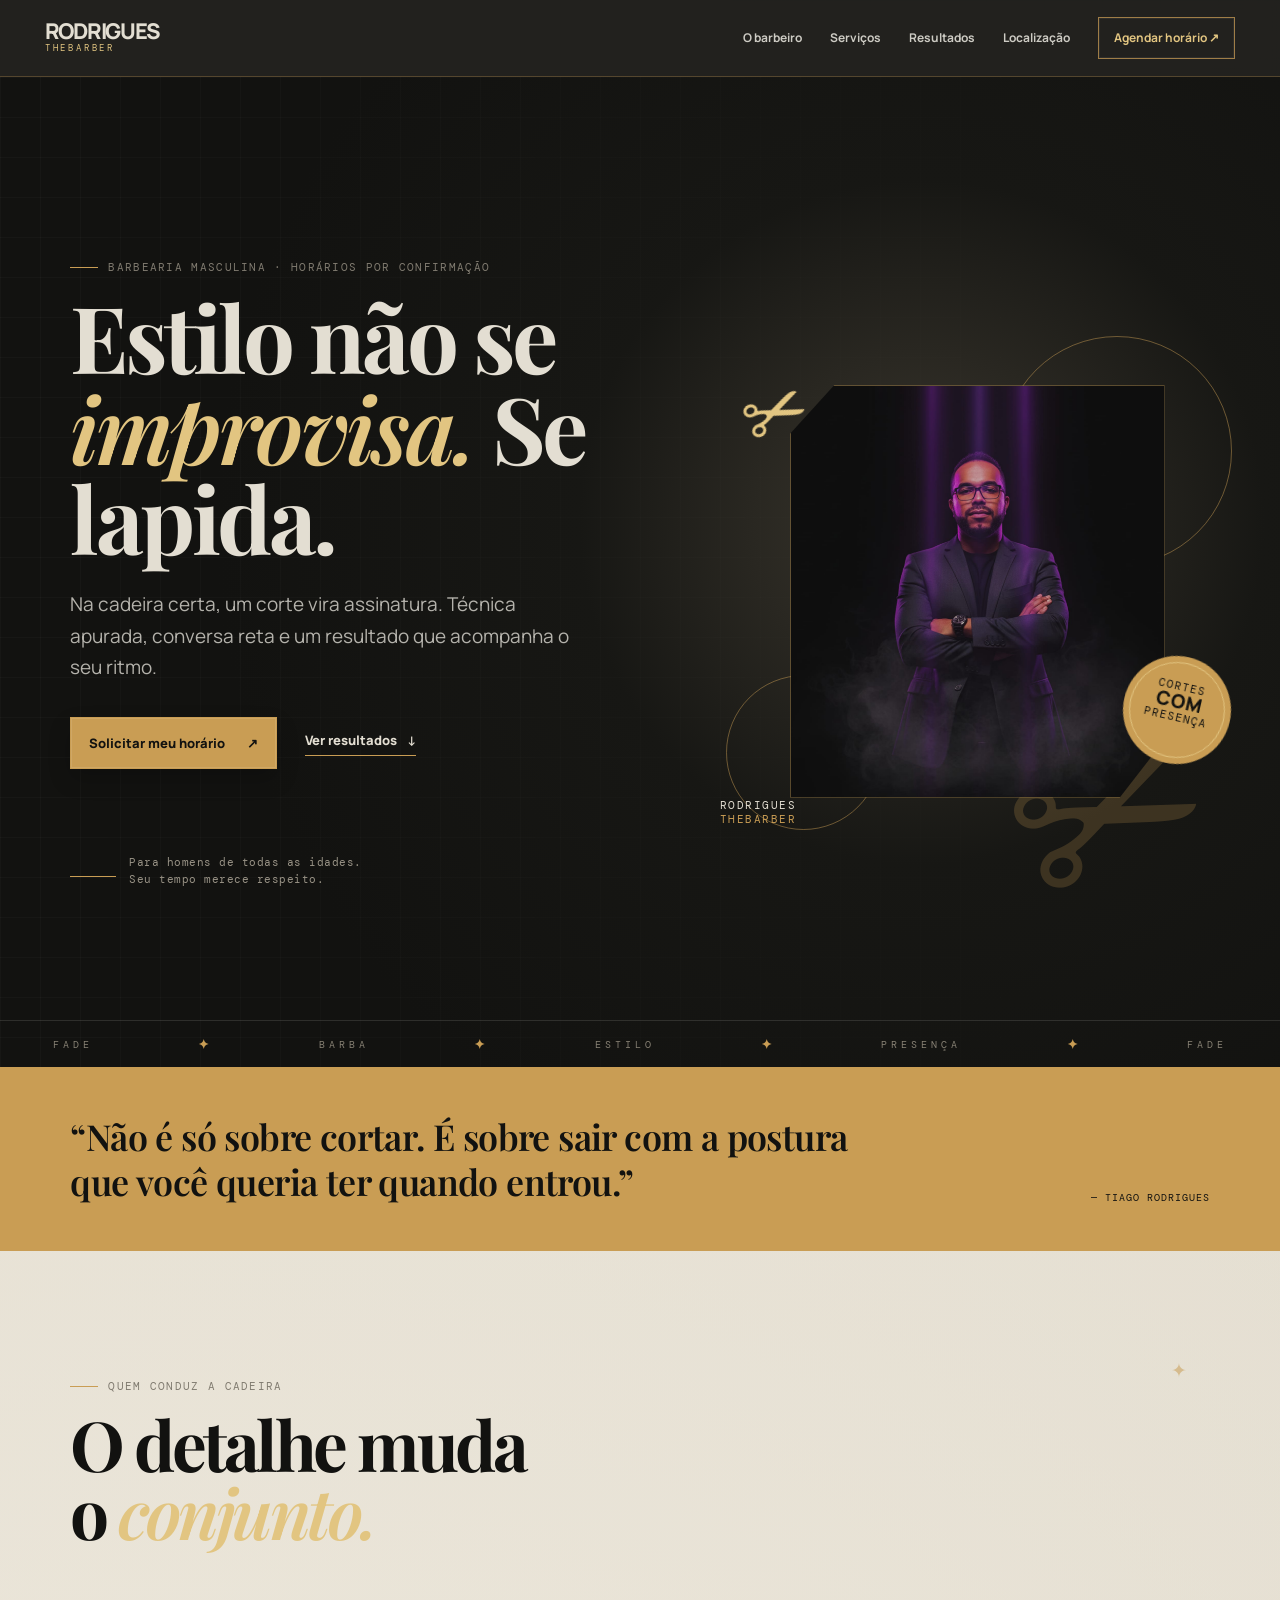
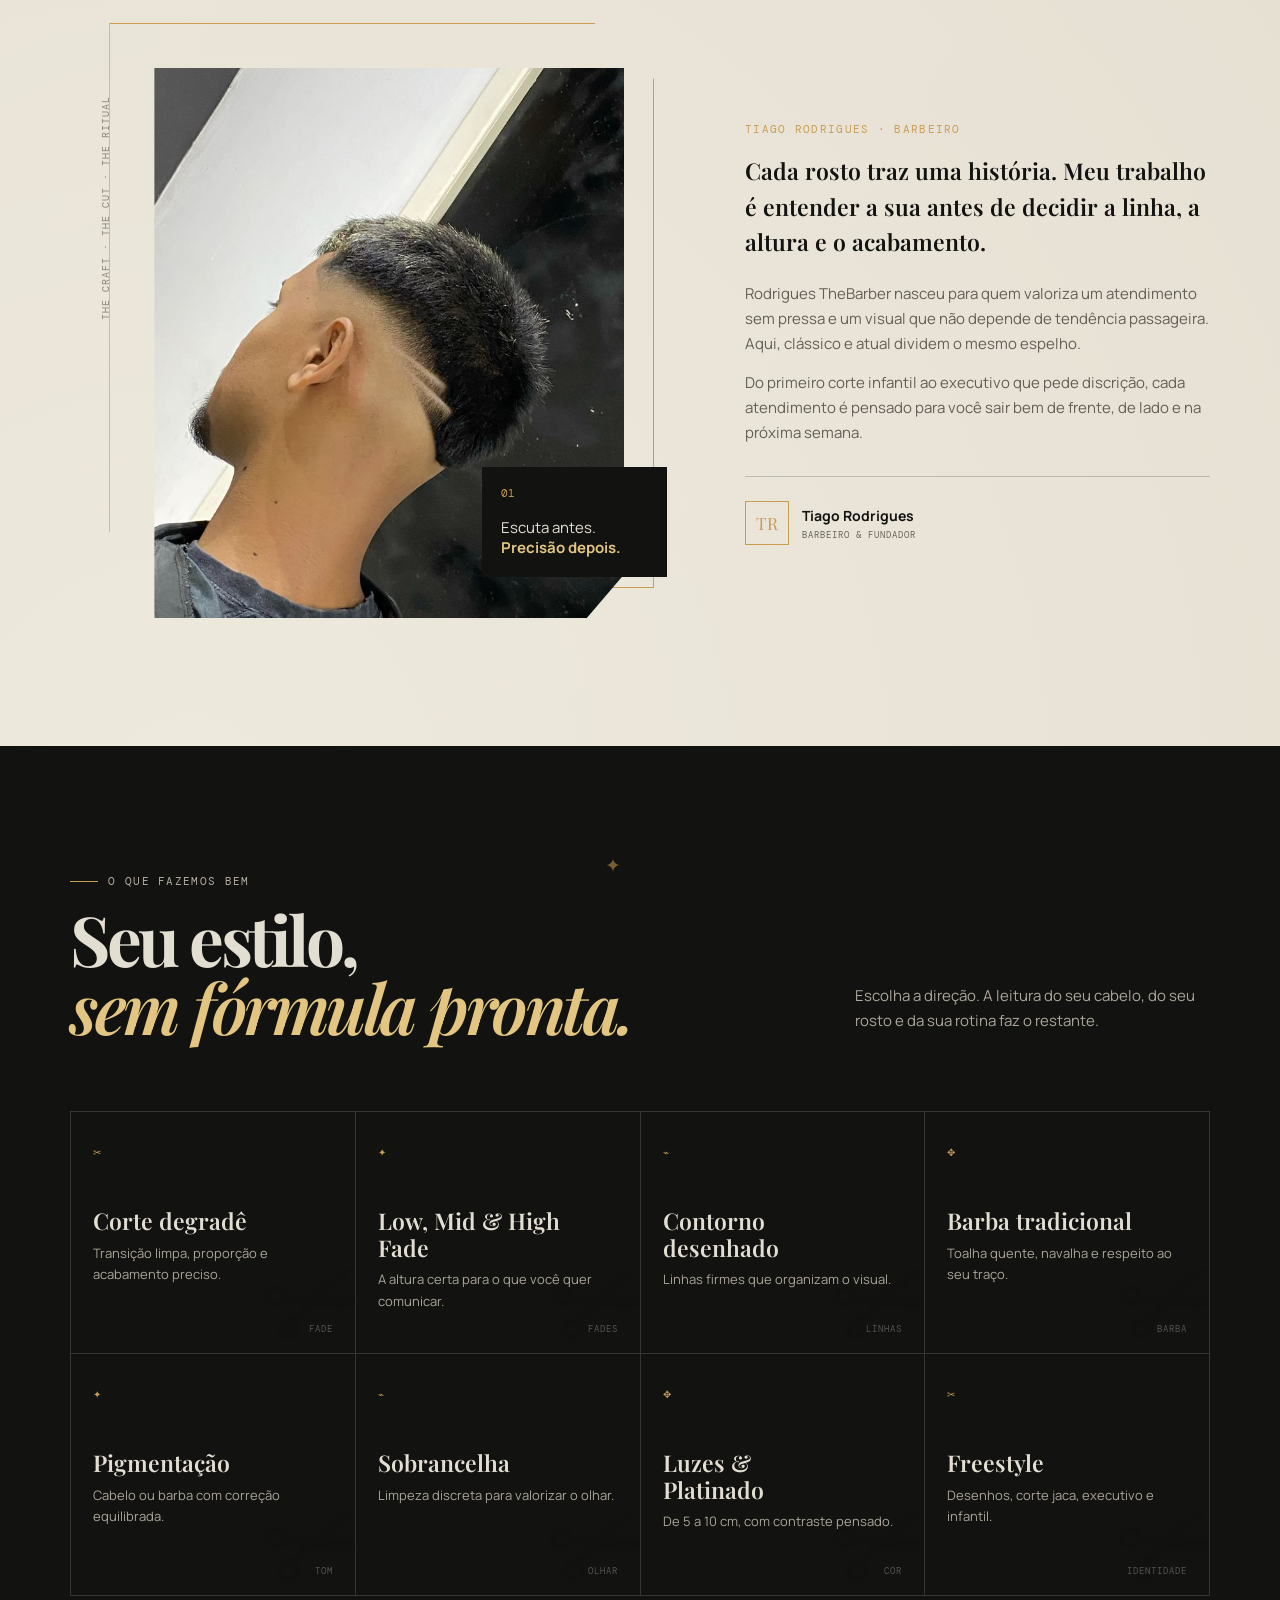
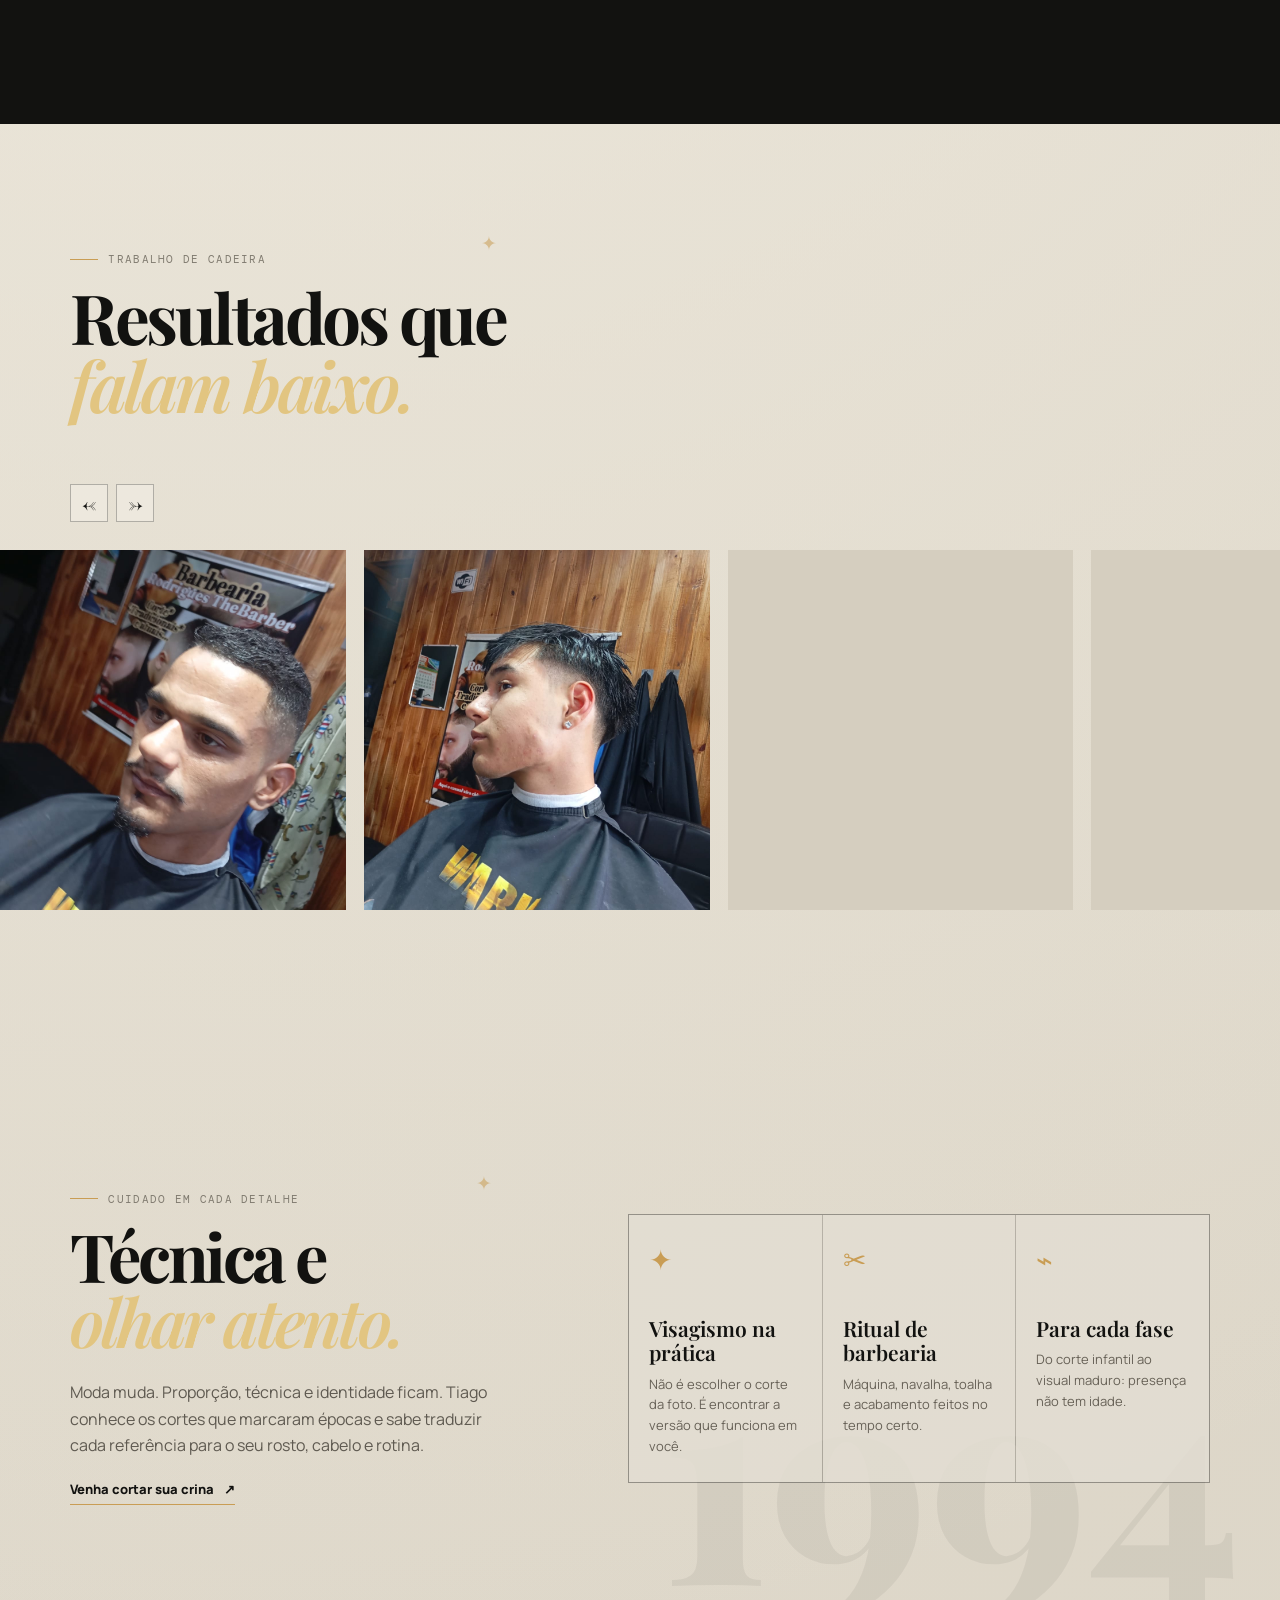
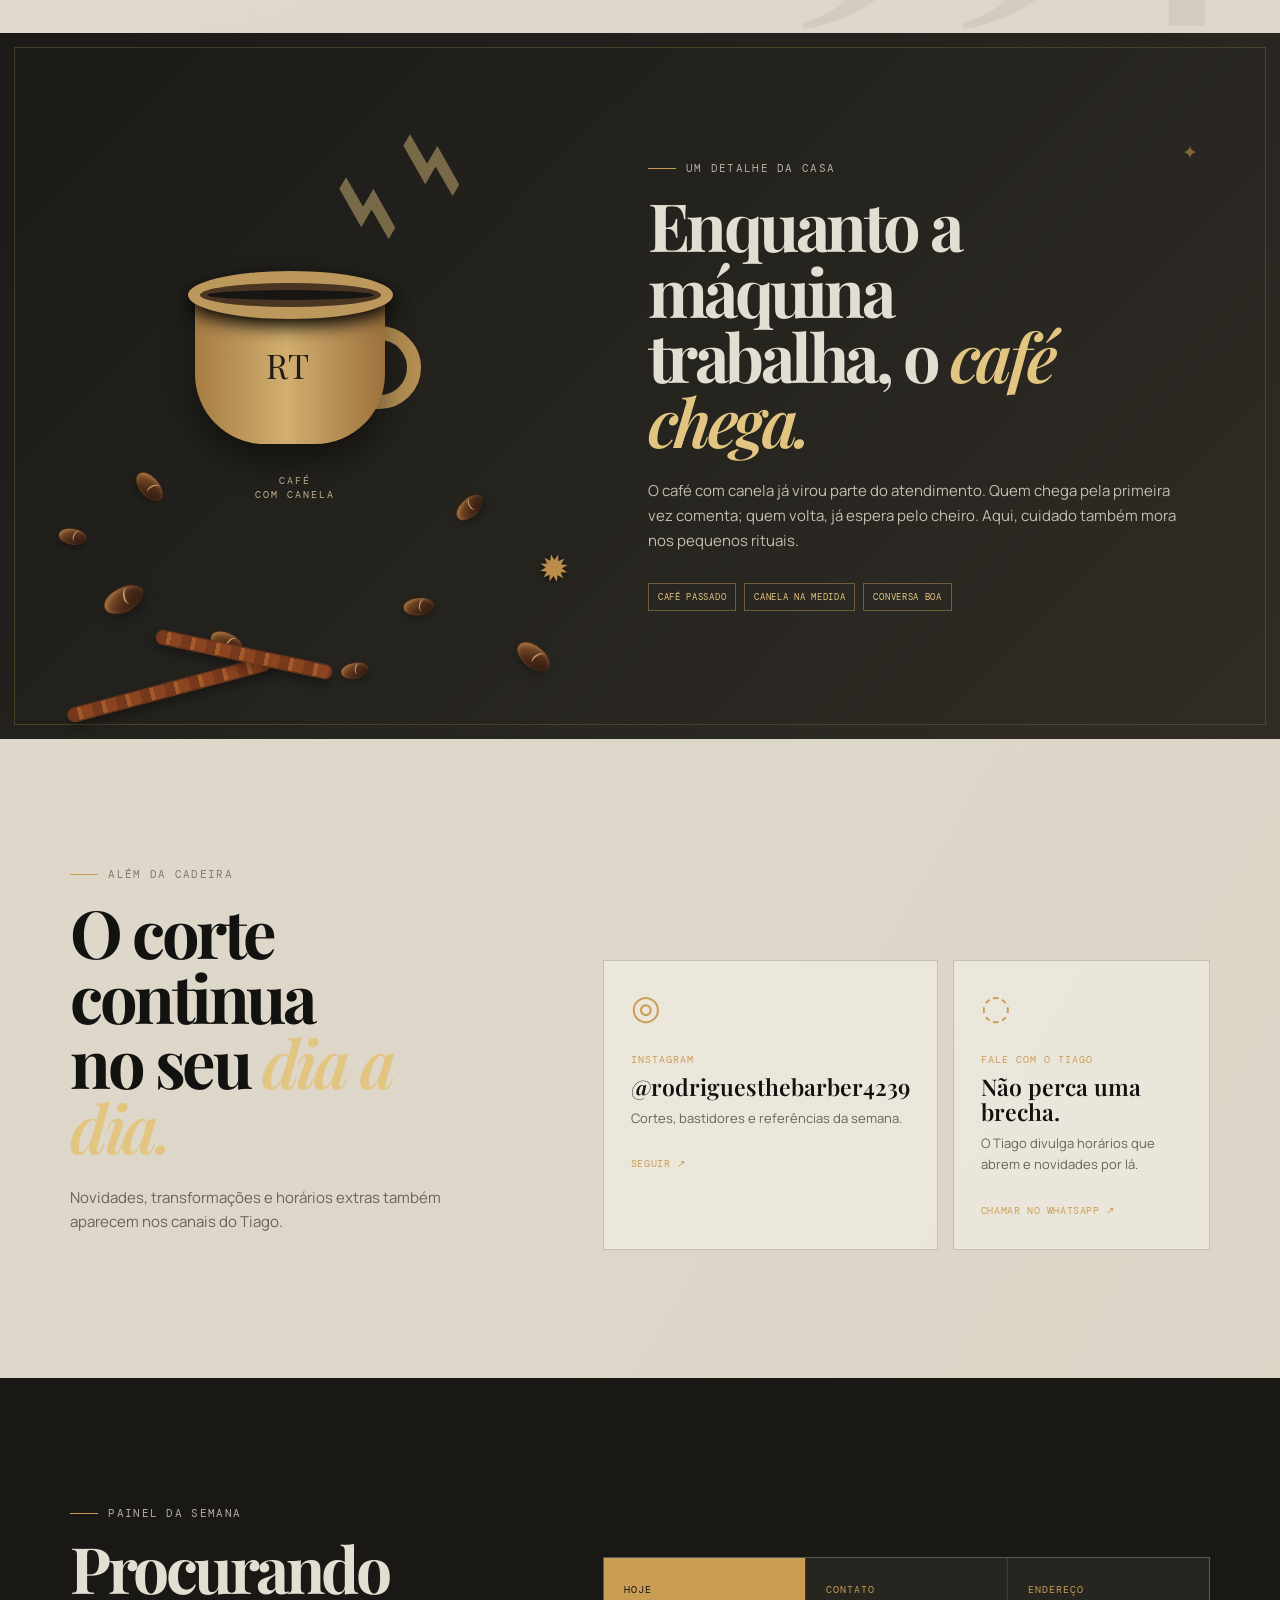
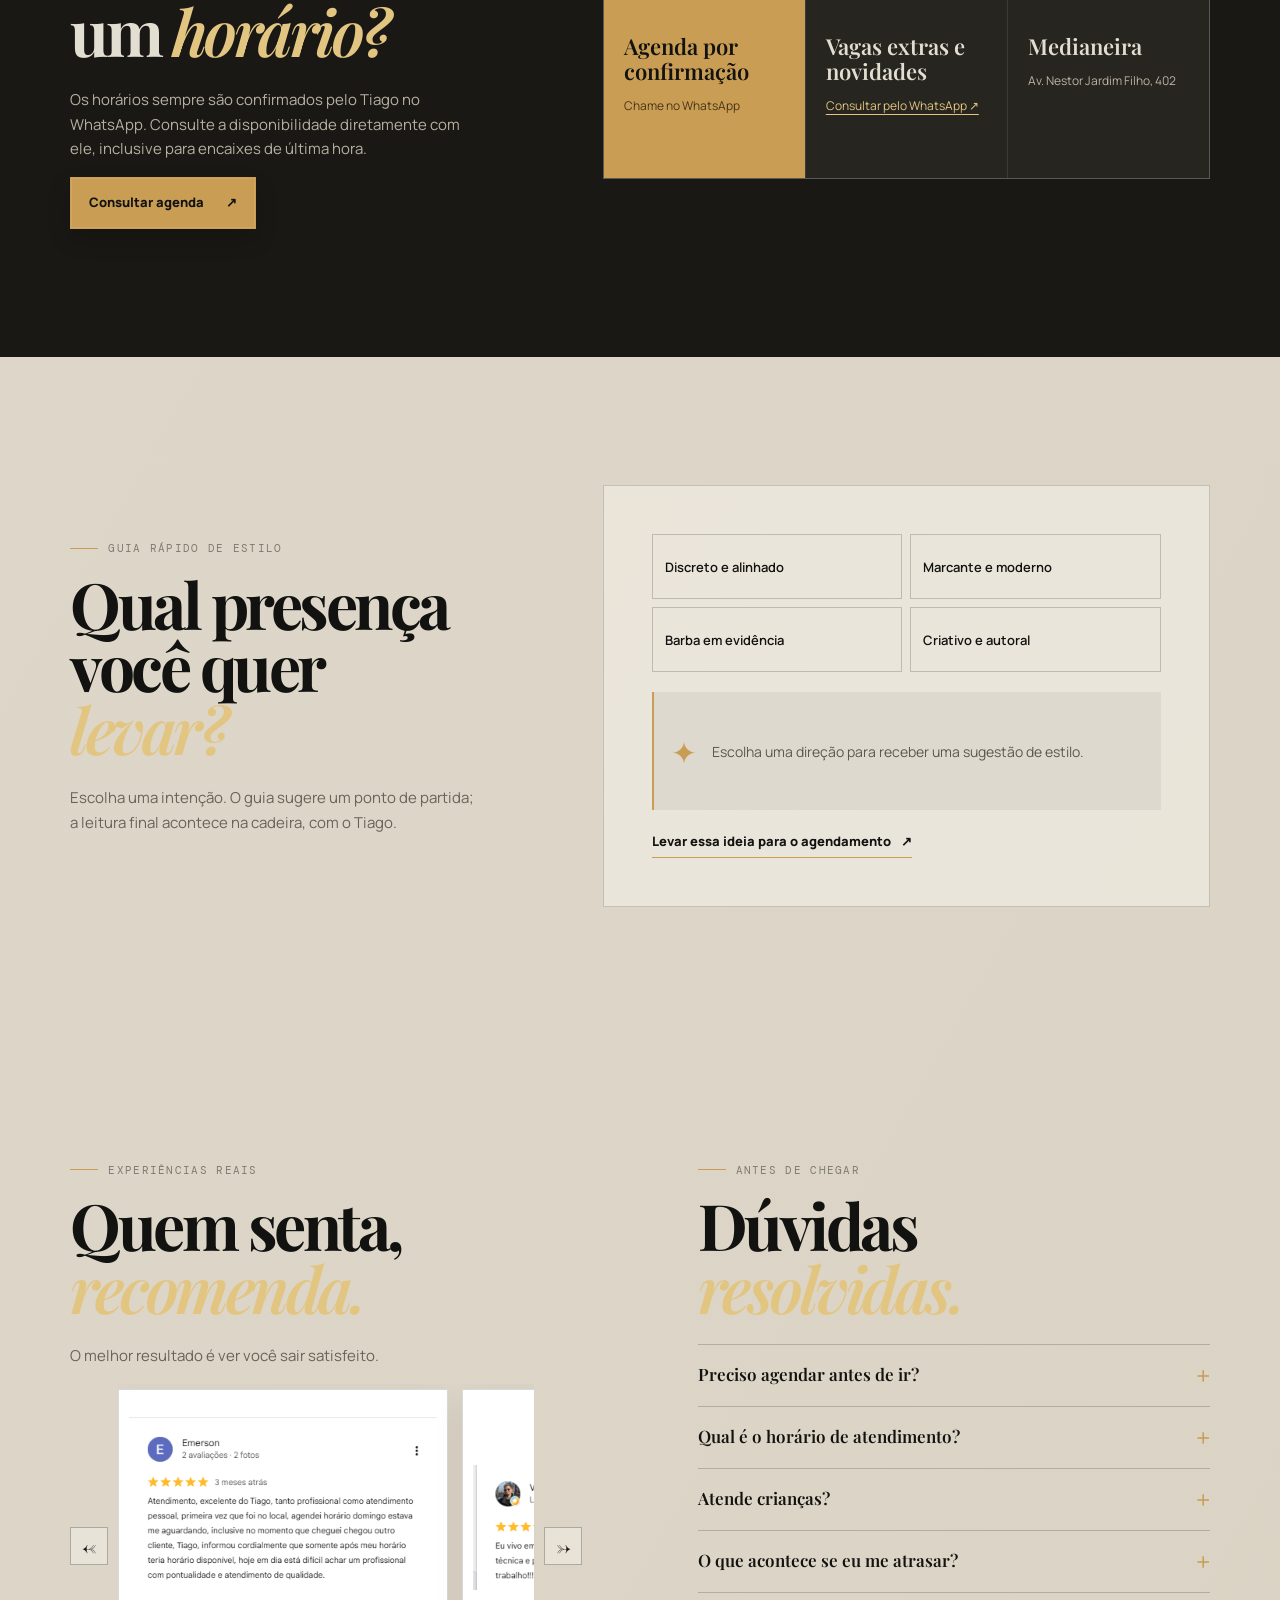
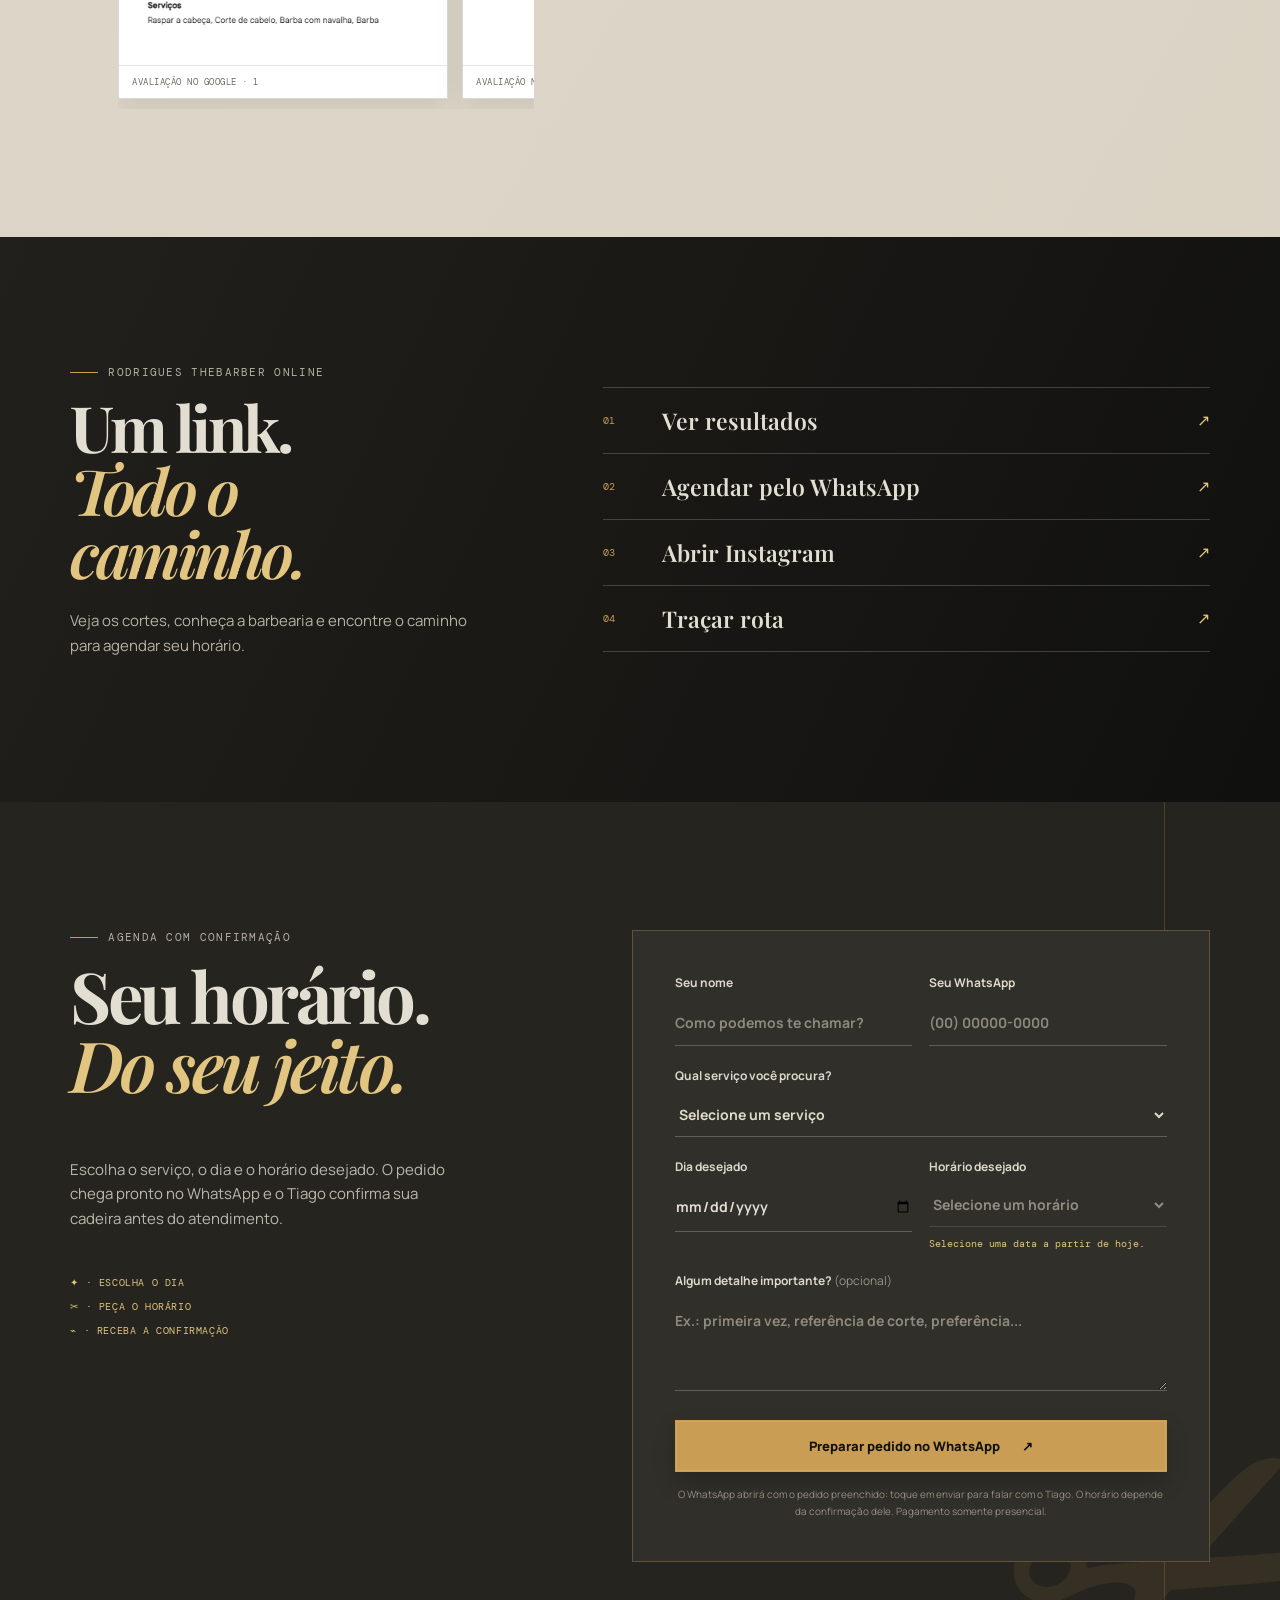
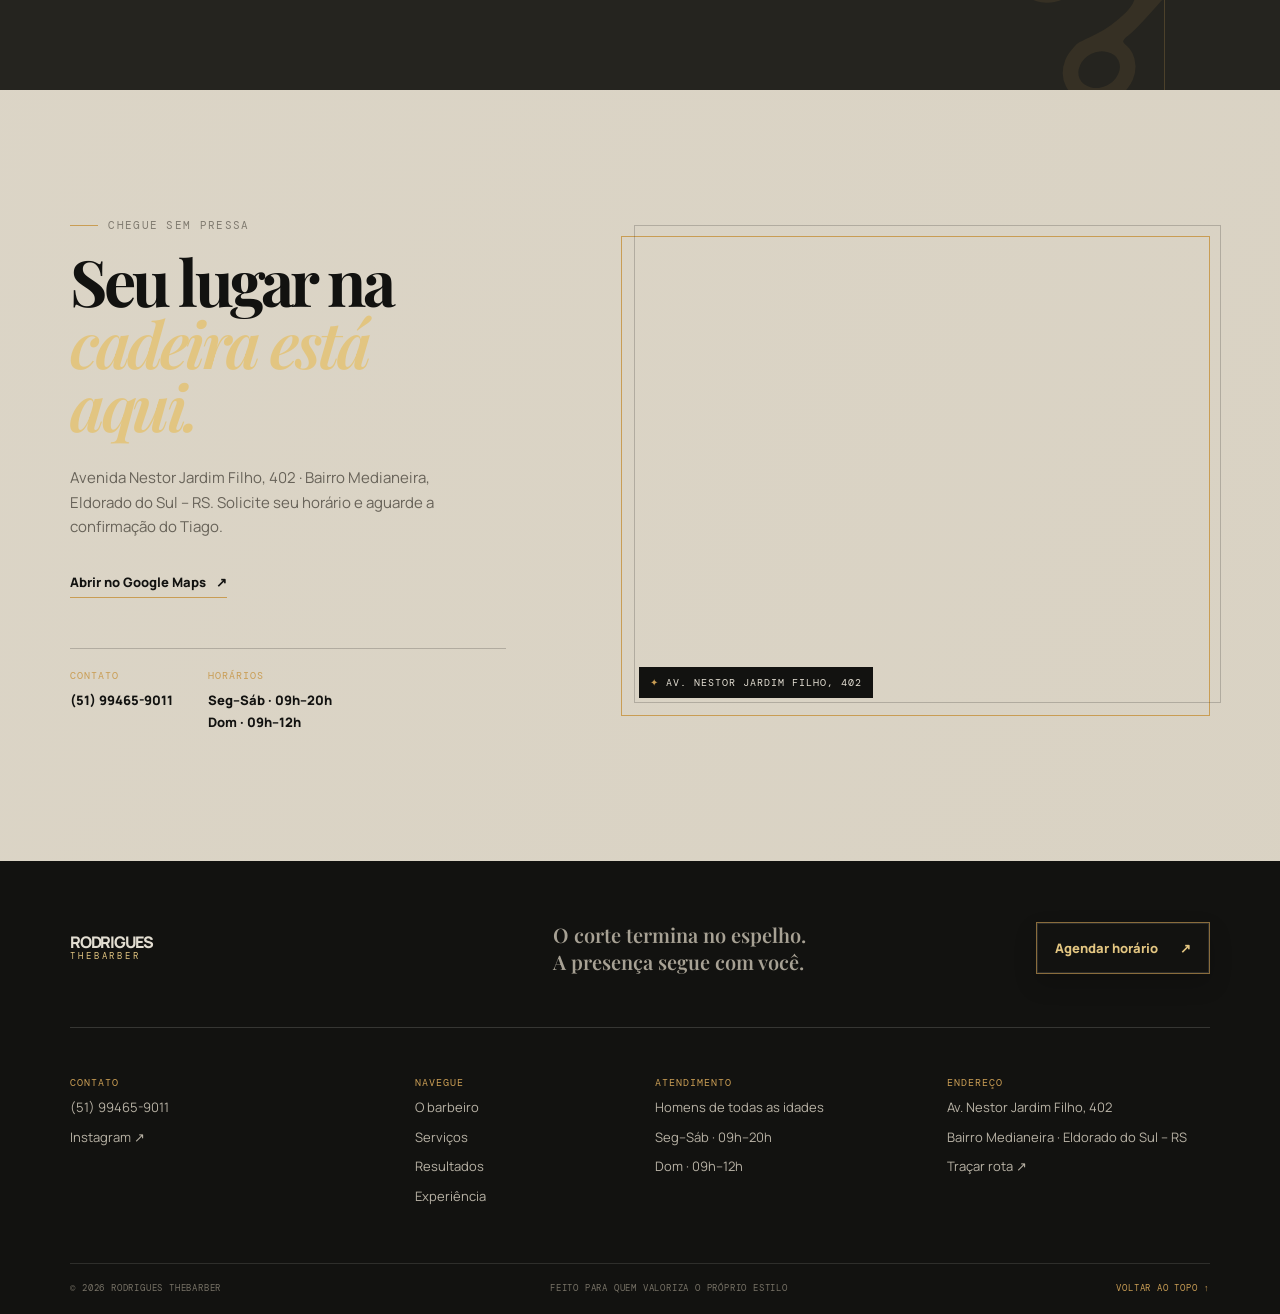
==== index.html @ 2823a3e1 "RTB-Eldorado" ====
<!DOCTYPE html>

<html lang="pt-BR">
<head>
<meta charset="utf-8"/>
<meta content="width=device-width, initial-scale=1.0" name="viewport"/>
<meta content="Rodrigues TheBarber — técnica, cuidado e presença para homens de todas as idades." name="description"/>
<title>Rodrigues TheBarber | Tiago Rodrigues</title>
<link href="https://fonts.googleapis.com" rel="preconnect"/>
<link crossorigin="" href="https://fonts.gstatic.com" rel="preconnect"/>
<link href="https://fonts.googleapis.com/css2?family=DM+Mono&amp;family=Manrope:wght@400;500;600;700;800&amp;family=Playfair+Display:ital,wght@0,600;0,700;0,800;1,600&amp;display=swap" rel="stylesheet"/>
<link href="css/cabeca.css" rel="stylesheet"/>
<link href="css/upgrade.css" rel="stylesheet"/>
<link href="css/advanced.css" rel="stylesheet"/>
<link href="css/advanced2.css" rel="stylesheet"/>
<link href="css/responsive-fixes.css" rel="stylesheet"/>
<script type="application/ld+json">
    {"@context":"https://schema.org","@type":"BarberShop","name":"Rodrigues TheBarber","description":"Barbearia masculina com Tiago Rodrigues, barbeiro e visagista.","telephone":"+5551994659011","address":{"@type":"PostalAddress","streetAddress":"Avenida Nestor Jardim Filho, 402","addressLocality":"Eldorado do Sul","addressRegion":"RS","addressCountry":"BR"},"openingHours":["Mo-Sa 09:00-20:00","Su 09:00-12:00"],"sameAs":["https://www.instagram.com/rodriguesthebarber4239/"]}
  </script>
<link href="css/performance.css" rel="stylesheet"/></head>
<body>
<a class="skip-link" href="#conteudo">Pular para conteúdo</a>
<div aria-hidden="true" class="ambient-tools">
<span>✂</span><span>✦</span><span>✥</span><span>⌁</span><span>✧</span><span>✂</span><span>✥</span>
<span>✦</span><span>⌁</span><span>✂</span><span>✧</span><span>✥</span><span>✦</span><span>⌁</span>
<span>✥</span><span>✂</span><span>✦</span><span>✧</span><span>⌁</span><span>✥</span><span>✂</span>
<span>✧</span><span>✦</span><span>✥</span><span>⌁</span><span>✂</span><span>✧</span><span>✦</span>
</div>
<header class="site-header" id="inicio">
<div class="nav-shell">
<a aria-label="Rodrigues TheBarber - início" class="brand" href="#inicio"><span class="brand-name">Rodrigues <em>TheBarber</em></span></a>
<button aria-controls="menu-principal" aria-expanded="false" class="menu-toggle" type="button">
<span class="sr-only">Abrir menu</span><i></i><i></i>
</button>
<nav aria-label="Navegação principal" class="main-nav" id="menu-principal">
<a href="#o-barbeiro">O barbeiro</a><a href="#servicos">Serviços</a><a href="#resultados">Resultados</a><a href="#localizacao">Localização</a><a class="nav-cta" href="#agendamento">Agendar horário <b>↗</b></a>
</nav>
</div>
</header>
<main id="conteudo">
<section class="hero section-pad">
<div class="hero-grid">
<div class="hero-copy reveal">
<p class="eyebrow">
<span></span>Barbearia masculina · horários por confirmação
            </p>
<h1>Estilo não se<br/><i>improvisa.</i> Se lapida.</h1>
<p class="hero-text">
              Na cadeira certa, um corte vira assinatura. Técnica apurada,
              conversa reta e um resultado que acompanha o seu ritmo.
            </p>
<div class="hero-actions">
<a class="button button-gold" href="#agendamento">Solicitar meu horário <b>↗</b></a><a class="text-link" href="#resultados">Ver resultados <b>↓</b></a>
</div>
<div class="hero-note">
<span></span>
<p>
                Para homens de todas as idades.<br/>Seu tempo merece respeito.
              </p>
</div>
</div>
<div aria-label="Tiago Rodrigues, barbeiro" class="hero-visual reveal reveal-delay">
<div class="orbit orbit-one"></div>
<div class="orbit orbit-two"></div>
<div class="hero-photo">
<div class="photo-placeholder dark">
<strong>✦</strong><span>RODRIGUES<br/>THEBARBER</span>
<img alt="Low fade realizado por Tiago Rodrigues" class="gallery-image" decoding="async" onerror="this.classList.add('is-missing')" src="fotos/foto-591c0e1e5d89c3.jpg"/>
</div>
</div>
<div class="hero-stamp">
              CORTES<br/><strong>COM</strong><br/>PRESENÇA
            </div>
<div aria-hidden="true" class="hero-tool">✂</div>
<div class="hero-caption">
              RODRIGUES<br/><span>THEBARBER</span>
</div>
</div>
</div>
<div aria-hidden="true" class="hero-bottom">
<span>FADE</span><b>✦</b><span>BARBA</span><b>✦</b><span>ESTILO</span><b>✦</b><span>PRESENÇA</span><b>✦</b><span>FADE</span>
</div>
</section>
<section class="intro-band">
<p>
          “Não é só sobre cortar. É sobre sair com a postura que você queria ter
          quando entrou.”
        </p>
<span>— TIAGO RODRIGUES</span>
</section>
<section class="about section-pad" id="o-barbeiro">
<div class="section-heading reveal">
<p class="eyebrow"><span></span>Quem conduz a cadeira</p>
<h2>O detalhe muda<br/>o <i>conjunto.</i></h2>
</div>
<div class="about-grid">
<div class="about-frame reveal">
<div class="frame-backdrop"></div>
<div class="barber-photo">
<img alt="Low fade realizado por Tiago Rodrigues" class="gallery-image" decoding="async" onerror="this.classList.add('is-missing')" src="fotos/foto-ca2a9fb99b0413.jpg"/>
</div>
<div class="frame-card">
<span>01</span>
<p>Escuta antes.<br/><strong>Precisão depois.</strong></p>
</div>
<div class="vertical-type">THE CRAFT · THE CUT · THE RITUAL</div>
</div>
<div class="about-copy reveal reveal-delay">
<p class="overline">TIAGO RODRIGUES · BARBEIRO</p>
<p class="lead">
              Cada rosto traz uma história. Meu trabalho é entender a sua antes
              de decidir a linha, a altura e o acabamento.
            </p>
<p>
              Rodrigues TheBarber nasceu para quem valoriza um atendimento sem
              pressa e um visual que não depende de tendência passageira. Aqui,
              clássico e atual dividem o mesmo espelho.
            </p>
<p>
              Do primeiro corte infantil ao executivo que pede discrição, cada
              atendimento é pensado para você sair bem de frente, de lado e na
              próxima semana.
            </p>
<div class="about-signature">
<span>TR</span>
<div>
<strong>Tiago Rodrigues</strong><small>BARBEIRO &amp; FUNDADOR</small>
</div>
</div>
</div>
</div>
</section>
<section class="services section-pad" id="servicos">
<div class="services-top">
<div class="section-heading reveal">
<p class="eyebrow light"><span></span>O que fazemos bem</p>
<h2>Seu estilo,<br/><i>sem fórmula pronta.</i></h2>
</div>
<p class="services-intro reveal">
            Escolha a direção. A leitura do seu cabelo, do seu rosto e da sua
            rotina faz o restante.
          </p>
</div>
<div class="services-grid">
<article class="service-card reveal">
<span aria-hidden="true">✂</span>
<h3>Corte degradê</h3>
<p>Transição limpa, proporção e acabamento preciso.</p>
<b>FADE</b>
</article>
<article class="service-card reveal">
<span aria-hidden="true">✦</span>
<h3>Low, Mid &amp; High Fade</h3>
<p>A altura certa para o que você quer comunicar.</p>
<b>FADES</b>
</article>
<article class="service-card reveal">
<span aria-hidden="true">⌁</span>
<h3>Contorno desenhado</h3>
<p>Linhas firmes que organizam o visual.</p>
<b>LINHAS</b>
</article>
<article class="service-card reveal">
<span aria-hidden="true">✥</span>
<h3>Barba tradicional</h3>
<p>Toalha quente, navalha e respeito ao seu traço.</p>
<b>BARBA</b>
</article>
<article class="service-card reveal">
<span aria-hidden="true">✦</span>
<h3>Pigmentação</h3>
<p>Cabelo ou barba com correção equilibrada.</p>
<b>TOM</b>
</article>
<article class="service-card reveal">
<span aria-hidden="true">⌁</span>
<h3>Sobrancelha</h3>
<p>Limpeza discreta para valorizar o olhar.</p>
<b>OLHAR</b>
</article>
<article class="service-card reveal">
<span aria-hidden="true">✥</span>
<h3>Luzes &amp; Platinado</h3>
<p>De 5 a 10 cm, com contraste pensado.</p>
<b>COR</b>
</article>
<article class="service-card reveal">
<span aria-hidden="true">✂</span>
<h3>Freestyle</h3>
<p>Desenhos, corte jaca, executivo e infantil.</p>
<b>IDENTIDADE</b>
</article>
</div>
</section>
<section class="gallery section-pad" id="resultados">
<div class="gallery-head">
<div class="section-heading reveal">
<p class="eyebrow"><span></span>Trabalho de cadeira</p>
<h2>Resultados que<br/><i>falam baixo.</i></h2>
</div>
</div>
<div aria-label="Controles da galeria" class="gallery-toolbar reveal">

<div class="carousel-buttons"><button aria-label="Ver fotos anteriores" class="carousel-button" id="gallery-prev" type="button">←</button><button aria-label="Ver próximas fotos" class="carousel-button" id="gallery-next" type="button">→</button></div>
</div>
<div aria-label="Galeria de resultados em carrossel" class="gallery-grid">
<figure class="gallery-item tall reveal">
<img alt="Foto de trabalho da barbearia Rodrigues TheBarber" class="gallery-image" decoding="async" loading="lazy" onerror="this.classList.add('is-missing')" src="fotos/foto-669f1db30253d1.jpeg"/>


</figure>

<figure class="gallery-item wide reveal">
<img alt="Foto de trabalho da barbearia Rodrigues TheBarber" class="gallery-image" decoding="async" loading="lazy" onerror="this.classList.add('is-missing')" src="fotos/foto-7ff15eb118e262.jpeg"/>


</figure>
<figure class="gallery-item reveal">
<img alt="Foto de trabalho da barbearia Rodrigues TheBarber" class="gallery-image" decoding="async" loading="lazy" onerror="this.classList.add('is-missing')" src="fotos/foto-dec04008225112.jpeg"/>


</figure>
<figure class="gallery-item reveal">
<img alt="Foto de trabalho da barbearia Rodrigues TheBarber" class="gallery-image" decoding="async" loading="lazy" onerror="this.classList.add('is-missing')" src="fotos/foto-82e6ddbb98d413.jpeg"/>


</figure>
<figure class="gallery-item tall reveal">
<img alt="Foto de trabalho da barbearia Rodrigues TheBarber" class="gallery-image" decoding="async" loading="lazy" onerror="this.classList.add('is-missing')" src="fotos/foto-ff965365854b2e.jpg"/>


</figure>
<figure class="gallery-item reveal">
<img alt="Foto de trabalho da barbearia Rodrigues TheBarber" class="gallery-image" decoding="async" loading="lazy" onerror="this.classList.add('is-missing')" src="fotos/foto-9faac7a72f4741.jpeg"/>


</figure>
<figure class="gallery-item reveal">
<img alt="Foto de trabalho da barbearia Rodrigues TheBarber" class="gallery-image" decoding="async" loading="lazy" onerror="this.classList.add('is-missing')" src="fotos/foto-6b78f1ada9f92d.jpg"/>


</figure>
<figure class="gallery-item wide reveal">
<img alt="Foto de trabalho da barbearia Rodrigues TheBarber" class="gallery-image" decoding="async" loading="lazy" onerror="this.classList.add('is-missing')" src="fotos/foto-86c8d06b00e91b.jpeg"/>


</figure>
<figure class="gallery-item reveal">
<img alt="Foto de trabalho da barbearia Rodrigues TheBarber" class="gallery-image" decoding="async" loading="lazy" onerror="this.classList.add('is-missing')" src="fotos/foto-be37f151077bc7.jpeg"/>


</figure>
<figure class="gallery-item tall reveal">
<img alt="Foto de trabalho da barbearia Rodrigues TheBarber" class="gallery-image" decoding="async" loading="lazy" onerror="this.classList.add('is-missing')" src="fotos/foto-4796924f19ab93.jpeg"/>


</figure>
<figure class="gallery-item reveal">
<img alt="Foto de trabalho da barbearia Rodrigues TheBarber" class="gallery-image" decoding="async" loading="lazy" onerror="this.classList.add('is-missing')" src="fotos/foto-7f621c774b5015.jpg"/>


</figure>
<figure class="gallery-item reveal">
<img alt="Foto de trabalho da barbearia Rodrigues TheBarber" class="gallery-image" decoding="async" loading="lazy" onerror="this.classList.add('is-missing')" src="fotos/foto-a9c0309ac2beaf.jpg"/>


</figure>
<figure class="gallery-item reveal">
<img alt="Foto de trabalho da barbearia Rodrigues TheBarber" class="gallery-image" decoding="async" loading="lazy" onerror="this.classList.add('is-missing')" src="fotos/foto-77c5314e6a605c.jpg"/>


</figure>
<figure class="gallery-item wide reveal">
<img alt="Foto de trabalho da barbearia Rodrigues TheBarber" class="gallery-image" decoding="async" loading="lazy" onerror="this.classList.add('is-missing')" src="fotos/foto-55b3ea342e1f6e.jpg"/>


</figure>
<figure class="gallery-item reveal">
<img alt="Foto de trabalho da barbearia Rodrigues TheBarber" class="gallery-image" decoding="async" loading="lazy" onerror="this.classList.add('is-missing')" src="fotos/foto-fa97eae26abc12.png"/>


</figure>
</div>
</section>
<section class="experience section-pad" id="experiencia">
<div class="experience-copy reveal">
<p class="eyebrow"><span></span>Cuidado em cada detalhe</p>
<h2>Técnica e<br/><i>olhar atento.</i></h2>
<p>
            Moda muda. Proporção, técnica e identidade ficam. Tiago conhece os
            cortes que marcaram épocas e sabe traduzir cada referência para o
            seu rosto, cabelo e rotina.
          </p>
<a class="text-link" href="#agendamento">Venha cortar sua crina <b>↗</b></a>
</div>
<div class="experience-list reveal reveal-delay">
<article>
<span>✦</span>
<h3>Visagismo na prática</h3>
<p>
              Não é escolher o corte da foto. É encontrar a versão que funciona
              em você.
            </p>
</article>
<article>
<span>✂</span>
<h3>Ritual de barbearia</h3>
<p>Máquina, navalha, toalha e acabamento feitos no tempo certo.</p>
</article>
<article>
<span>⌁</span>
<h3>Para cada fase</h3>
<p>Do corte infantil ao visual maduro: presença não tem idade.</p>
</article>
</div>
</section>
<section class="coffee section-pad">
<div aria-hidden="true" class="coffee-steam">⌁</div>
<div aria-hidden="true" class="coffee-steam second">⌁</div>
<div aria-hidden="true" class="coffee-ingredients">
<span class="coffee-bean"></span><span class="coffee-bean"></span>
<span class="coffee-bean"></span><span class="coffee-bean"></span>
<span class="coffee-bean"></span><span class="coffee-bean"></span>
<span class="coffee-bean"></span><span class="coffee-bean"></span>
<span class="cinnamon-stick"></span><span class="cinnamon-stick"></span>
<span class="coffee-spice">✹</span>
</div>
<div aria-hidden="true" class="coffee-cup reveal">
<div class="cup-rim"></div>
<div class="cup-body"><span>RT</span></div>
<div class="cup-handle"></div>
<p>CAFÉ<br/>COM CANELA</p>
</div>
<div class="coffee-copy reveal reveal-delay">
<p class="eyebrow light"><span></span>Um detalhe da casa</p>
<h2>Enquanto a máquina<br/>trabalha, o <i>café chega.</i></h2>
<p>
            O café com canela já virou parte do atendimento. Quem chega pela
            primeira vez comenta; quem volta, já espera pelo cheiro. Aqui,
            cuidado também mora nos pequenos rituais.
          </p>
<div class="coffee-tags">
<span>CAFÉ PASSADO</span><span>CANELA NA MEDIDA</span><span>CONVERSA BOA</span>
</div>
</div>
</section>
<section class="social-proof section-pad">
<div class="proof-heading reveal">
<p class="eyebrow"><span></span>Além da cadeira</p>
<h2>O corte continua<br/>no seu <i>dia a dia.</i></h2>
<p>
            Novidades, transformações e horários extras também aparecem nos
            canais do Tiago.
          </p>
</div>
<div class="proof-cards">
<a class="proof-card reveal" href="https://www.instagram.com/rodriguesthebarber4239/" rel="noopener" target="_blank"><span class="proof-icon">◎</span><small>INSTAGRAM</small>
<h3>@rodriguesthebarber4239</h3>
<p>Cortes, bastidores e referências da semana.</p>
<b>SEGUIR ↗</b></a>
<a class="proof-card reveal reveal-delay" href="https://wa.me/5551994659011" rel="noopener" target="_blank"><span class="proof-icon">◌</span><small>FALE COM O TIAGO</small>
<h3>Não perca uma brecha.</h3>
<p>O Tiago divulga horários que abrem e novidades por lá.</p>
<b>CHAMAR NO WHATSAPP ↗</b></a>
</div>
</section>

<section class="status section-pad" id="status">
<div class="status-heading reveal"><p class="eyebrow light"><span></span>Painel da semana</p><h2>Procurando<br/>um <i>horário?</i></h2><p>Os horários sempre são confirmados pelo Tiago no WhatsApp. Consulte a disponibilidade diretamente com ele, inclusive para encaixes de última hora.</p><a class="button button-gold" href="https://wa.me/5551994659011?text=Ol%C3%A1%20Tiago!%20Quero%20saber%20os%20hor%C3%A1rios%20dispon%C3%ADveis." rel="noopener" target="_blank">Consultar agenda <b>↗</b></a></div>
<div class="status-board reveal reveal-delay"><div class="status-card open"><small>HOJE</small><strong>Agenda por confirmação</strong><span>Chame no WhatsApp</span></div><div class="status-card"><small>CONTATO</small><strong>Vagas extras e novidades</strong><a href="https://wa.me/5551994659011" rel="noopener" target="_blank">Consultar pelo WhatsApp ↗</a></div><div class="status-card"><small>ENDEREÇO</small><strong>Medianeira</strong><span>Av. Nestor Jardim Filho, 402</span></div></div>
</section>
<section class="style-lab section-pad" id="guia-estilo">
<div class="style-copy reveal"><p class="eyebrow"><span></span>Guia rápido de estilo</p><h2>Qual presença<br/>você quer <i>levar?</i></h2><p>Escolha uma intenção. O guia sugere um ponto de partida; a leitura final acontece na cadeira, com o Tiago.</p></div>
<div class="style-panel reveal reveal-delay"><div aria-label="Escolha seu objetivo" class="style-options" role="group"><button data-style="discreto" type="button">Discreto e alinhado</button><button data-style="marcante" type="button">Marcante e moderno</button><button data-style="barba" type="button">Barba em evidência</button><button data-style="criativo" type="button">Criativo e autoral</button></div><div aria-live="polite" class="style-result" id="style-result"><span>✦</span><p>Escolha uma direção para receber uma sugestão de estilo.</p></div><a class="text-link" href="#agendamento" id="style-book-link">Levar essa ideia para o agendamento <b>↗</b></a></div>
</section>
<section class="reviews-faq section-pad" id="duvidas">
<div class="reviews reveal"><p class="eyebrow"><span></span>Experiências reais</p><h2>Quem senta,<br/><i>recomenda.</i></h2><p>O melhor resultado é ver você sair satisfeito.</p><div class="review-carousel"><button aria-label="Ver avaliações anteriores" class="carousel-button" id="review-prev" type="button">←</button><div aria-label="Avaliações de clientes" class="review-strip" id="review-track" tabindex="0">
<figure class="review-card"><img alt="Avaliação de cliente no Google" decoding="async" loading="lazy" src="fotos/foto-454aee8e1c8bf5.png"/><figcaption>Avaliação no Google · 1</figcaption></figure>
<figure class="review-card"><img alt="Avaliação de cliente no Google" decoding="async" loading="lazy" src="fotos/foto-8d26b536a93423.png"/><figcaption>Avaliação no Google · 2</figcaption></figure>
<figure class="review-card"><img alt="Avaliação de cliente no Google" decoding="async" loading="lazy" src="fotos/foto-2da93ebecaffac.png"/><figcaption>Avaliação no Google · 3</figcaption></figure>
<figure class="review-card"><img alt="Avaliação de cliente no Google" decoding="async" loading="lazy" src="fotos/foto-d25726f2ae170b.png"/><figcaption>Avaliação no Google · 4</figcaption></figure>
<figure class="review-card"><img alt="Avaliação de cliente no Google" decoding="async" loading="lazy" src="fotos/foto-fa2433f5c5da5b.png"/><figcaption>Avaliação no Google · 5</figcaption></figure>
<figure class="review-card"><img alt="Avaliação de cliente no Google" decoding="async" loading="lazy" src="fotos/foto-405d495da64463.png"/><figcaption>Avaliação no Google · 6</figcaption></figure>
<figure class="review-card"><img alt="Avaliação de cliente no Google" decoding="async" loading="lazy" src="fotos/foto-d8fa1e621b5a8d.png"/><figcaption>Avaliação no Google · 7</figcaption></figure>
<figure class="review-card"><img alt="Avaliação de cliente no Google" decoding="async" loading="lazy" src="fotos/foto-678dfac62d272a.png"/><figcaption>Avaliação no Google · 8</figcaption></figure>
<figure class="review-card"><img alt="Avaliação de cliente no Google" decoding="async" loading="lazy" src="fotos/foto-42ab401fa02767.png"/><figcaption>Avaliação no Google · 9</figcaption></figure>
<figure class="review-card"><img alt="Avaliação de cliente no Google" decoding="async" loading="lazy" src="fotos/foto-f7ee14068d3cd8.png"/><figcaption>Avaliação no Google · 10</figcaption></figure>
</div><button aria-label="Ver próximas avaliações" class="carousel-button" id="review-next" type="button">→</button></div></div>
<div class="faq reveal reveal-delay"><p class="eyebrow"><span></span>Antes de chegar</p><h2>Dúvidas<br/><i>resolvidas.</i></h2><details><summary>Preciso agendar antes de ir?</summary><p>Recomendamos solicitar um horário pelo WhatsApp e aguardar a confirmação do Tiago. Encaixes sem agendamento dependem da disponibilidade.</p></details><details><summary>Qual é o horário de atendimento?</summary><p>De segunda a sábado, das 09h às 20h. Aos domingos, das 09h às 12h.</p></details><details><summary>Atende crianças?</summary><p>Sim. A barbearia atende homens de todas as idades, incluindo corte infantil.</p></details><details><summary>O que acontece se eu me atrasar?</summary><p>Avise pelo WhatsApp assim que puder. O Tiago verifica a possibilidade de ajustar seu atendimento.</p></details></div>
</section>
<section class="link-hub section-pad" id="links"><div class="link-hub-copy reveal"><p class="eyebrow light"><span></span>Rodrigues TheBarber online</p><h2>Um link.<br/><i>Todo o caminho.</i></h2><p>Veja os cortes, conheça a barbearia e encontre o caminho para agendar seu horário.</p></div><div class="link-hub-links reveal reveal-delay"><a href="#resultados"><span>01</span> Ver resultados <b>↗</b></a><a href="#agendamento"><span>02</span> Agendar pelo WhatsApp <b>↗</b></a><a href="https://www.instagram.com/rodriguesthebarber4239/" rel="noopener" target="_blank"><span>03</span> Abrir Instagram <b>↗</b></a><a href="#localizacao"><span>04</span> Traçar rota <b>↗</b></a></div></section>

<section class="booking section-pad" id="agendamento">
<div aria-hidden="true" class="booking-decoration">✂</div>
<div class="booking-copy reveal">
<p class="eyebrow light"><span></span>Agenda com confirmação</p>
<h2>Seu horário.<br/><i>Do seu jeito.</i></h2>
<p>
            Escolha o serviço, o dia e o horário desejado. O pedido chega pronto
            no WhatsApp e o Tiago confirma sua cadeira antes do atendimento.
          </p>
<div class="booking-points">
<span>✦ · ESCOLHA O DIA</span><span>✂ · PEÇA O HORÁRIO</span><span>⌁ · RECEBA A CONFIRMAÇÃO</span>
</div>
</div>
<form class="booking-form reveal reveal-delay" id="booking-form">
<div class="form-row">
<label for="nome">Seu nome<input autocomplete="name" id="nome" name="nome" placeholder="Como podemos te chamar?" required="" type="text"/></label><label for="telefone">Seu WhatsApp<input id="telefone" autocomplete="tel" maxlength="20" inputmode="tel" name="telefone" placeholder="(00) 00000-0000" required="" type="tel"/></label>
</div>
<label for="servico">Qual serviço você procura?<select id="servico" name="servico" required="">
<option disabled="" selected="" value="">Selecione um serviço</option>
<option>Corte degradê</option>
<option>Low fade</option>
<option>Mid fade</option>
<option>High fade</option>
<option>Contorno desenhado</option>
<option>Barba tradicional</option>
<option>Pigmentação cabelo e barba</option>
<option>Sobrancelha</option>
<option>Luzes (5 cm a 10 cm)</option>
<option>Platinado</option>
<option>Freestyle no cabelo</option>
<option>Corte jaca</option>
<option>Corte executivo</option>
<option>Corte infantil</option>
</select></label>
<div class="form-row">
<label for="data">Dia desejado<input id="data" name="data" required="" type="date"/></label><label for="horario">Horário desejado<select disabled="" id="horario" name="horario" required="">
<option selected="" value="">
                  Escolha primeiro o dia
                </option></select><small aria-live="polite" class="availability" id="availability">Selecione uma data para ver os horários de atendimento.</small></label>
</div>
<label for="mensagem">Algum detalhe importante? <span>(opcional)</span><textarea id="mensagem" name="mensagem" placeholder="Ex.: primeira vez, referência de corte, preferência..." rows="3"></textarea>
</label>
<button class="button button-gold submit-button" type="submit">
            Preparar pedido no WhatsApp <b>↗</b>
</button>
<p class="form-note">
            O WhatsApp abrirá com o pedido preenchido: toque em enviar para falar com o Tiago. O horário depende da confirmação dele. Pagamento somente presencial.
          </p>
</form>
</section>
<section class="location section-pad" id="localizacao">
<div class="location-copy reveal">
<p class="eyebrow"><span></span>Chegue sem pressa</p>
<h2>Seu lugar na<br/><i>cadeira está aqui.</i></h2>
<p>
            Avenida Nestor Jardim Filho, 402 · Bairro Medianeira, Eldorado do Sul – RS. Solicite seu horário e aguarde a confirmação do Tiago.
          </p>
<a class="text-link" href="https://www.google.com/maps/search/?api=1&amp;query=Avenida+Nestor+Jardim+Filho+402+Bairro+Medianeira+Eldorado+do+Sul+RS" rel="noopener" target="_blank">Abrir no Google Maps <b>↗</b></a>
<div class="location-meta">
<div>
<small>CONTATO</small><a href="https://wa.me/5551994659011" rel="noopener" target="_blank">(51) 99465-9011</a>
</div>
<div>
<small>HORÁRIOS</small><span>Seg–Sáb · 09h–20h<br/>Dom · 09h–12h</span>
</div>
</div>
</div>
<div class="map-wrap reveal reveal-delay">
<iframe loading="lazy" referrerpolicy="no-referrer-when-downgrade" src="https://www.google.com/maps?q=Avenida%20Nestor%20Jardim%20Filho%20402%20Bairro%20Medianeira%20Eldorado%20do%20Sul%20RS&amp;z=16&amp;output=embed" title="Mapa - Rodrigues TheBarber"></iframe>
<div class="map-label">
<span>✦</span> AV. NESTOR JARDIM FILHO, 402
          </div>
</div>
</section>
</main>
<footer class="site-footer">
<div class="footer-top">
<a class="brand footer-brand" href="#inicio"><span class="brand-name">Rodrigues <em>TheBarber</em></span></a>
<p>O corte termina no espelho.<br/>A presença segue com você.</p>
<a class="button button-outline" href="#agendamento">Agendar horário <b>↗</b></a>
</div>
<div class="footer-grid">
<div>
<small>CONTATO</small><a href="https://wa.me/5551994659011" rel="noopener" target="_blank">(51) 99465-9011</a><a href="https://www.instagram.com/rodriguesthebarber4239/" rel="noopener" target="_blank">Instagram ↗</a>
</div>
<div>
<small>NAVEGUE</small><a href="#o-barbeiro">O barbeiro</a><a href="#servicos">Serviços</a><a href="#resultados">Resultados</a><a href="#experiencia">Experiência</a>
</div>
<div>
<small>ATENDIMENTO</small>
<p>Homens de todas as idades</p>
<p>Seg–Sáb · 09h–20h</p>
<p>Dom · 09h–12h</p>
</div>
<div>
<small>ENDEREÇO</small>
<p>Av. Nestor Jardim Filho, 402</p>
<p>Bairro Medianeira · Eldorado do Sul – RS</p>
<a href="https://www.google.com/maps/search/?api=1&amp;query=Avenida+Nestor+Jardim+Filho+402+Bairro+Medianeira+Eldorado+do+Sul+RS" rel="noopener" target="_blank">Traçar rota ↗</a>
</div>
</div>
<div class="footer-bottom">
<span>© <span id="year"></span> RODRIGUES THEBARBER</span><span>FEITO PARA QUEM VALORIZA O PRÓPRIO ESTILO</span><a href="#inicio">VOLTAR AO TOPO ↑</a>
</div>
</footer>
<script>
      const toggle = document.querySelector(".menu-toggle"),
        nav = document.querySelector(".main-nav");
      toggle.addEventListener("click", () => {
        const open = toggle.getAttribute("aria-expanded") === "true";
        toggle.setAttribute("aria-expanded", String(!open));
        nav.classList.toggle("is-open", !open);
      });
      nav.querySelectorAll("a").forEach((link) =>
        link.addEventListener("click", () => {
          toggle.setAttribute("aria-expanded", "false");
          nav.classList.remove("is-open");
        }),
      );
      const date = document.querySelector("#data"),
        time = document.querySelector("#horario"),
        availability = document.querySelector("#availability");
      const localNow = () => {
        const parts = Object.fromEntries(new Intl.DateTimeFormat("en-CA", {
          timeZone: "America/Sao_Paulo", year: "numeric", month: "2-digit", day: "2-digit",
          hour: "2-digit", minute: "2-digit", hourCycle: "h23"
        }).formatToParts(new Date()).map(p => [p.type, p.value]));
        return { day: `${parts.year}-${parts.month}-${parts.day}`, minutes: Number(parts.hour)*60+Number(parts.minute) };
      };
      document.querySelector("#year").textContent = new Date().getFullYear();
      const refreshTimes = () => {
        const now = localNow(), previous = time.value;
        date.min = now.day;
        time.replaceChildren(new Option("Selecione um horário", ""));
        time.disabled = true;
        if (!date.value || date.value < now.day) {
          availability.textContent = "Selecione uma data a partir de hoje.";
          return;
        }
        const sunday = new Date(`${date.value}T12:00:00`).getDay() === 0;
        for (let hour = 9; hour < (sunday ? 12 : 20); hour++) {
          if (date.value === now.day && hour*60 <= now.minutes) continue;
          const value = `${String(hour).padStart(2, "0")}:00`;
          time.add(new Option(value, value));
        }
        time.disabled = time.options.length === 1;
        if ([...time.options].some(o => o.value === previous)) time.value = previous;
        availability.textContent = time.disabled
          ? "Não há mais horários para solicitar neste dia. Escolha outra data."
          : "Horários de atendimento, sujeitos à disponibilidade. Aguarde a confirmação do Tiago.";
      };
      refreshTimes();
      date.addEventListener("change", refreshTimes);
      window.addEventListener("focus", refreshTimes);
      const phone = document.querySelector("#telefone");
      const validatePhone = () => phone.setCustomValidity(
        /^(?:55)?[1-9][0-9][0-9]{8,9}$/.test(phone.value.replace(/\D/g, ""))
          ? "" : "Informe seu telefone com DDD (10 ou 11 dígitos), com ou sem +55."
      );
      phone.addEventListener("input", validatePhone);
      document
        .querySelector("#booking-form")
        .addEventListener("submit", (event) => {
          event.preventDefault();
          refreshTimes();
          validatePhone();
          if (time.disabled || !time.value) {
            availability.textContent = "Escolha uma data e um horário futuro para solicitar.";
            date.focus();
            return;
          }
          if (!event.currentTarget.reportValidity()) return;
          const d = new FormData(event.currentTarget);
          const message = [
            "*Pedido de agendamento — Rodrigues TheBarber*",
            "",
            `*Nome:* ${d.get("nome")}`,
            `*WhatsApp:* ${d.get("telefone")}`,
            `*Serviço:* ${d.get("servico")}`,
            `*Data desejada:* ${d.get("data").split("-").reverse().join("/")}`,
            `*Horário solicitado:* ${d.get("horario")}`,
            "",
            "_Aguardo a confirmação do horário. Pagamento presencial._",
            d.get("mensagem") ? `*Detalhes:* ${d.get("mensagem")}` : "",
          ]
            .filter(Boolean)
            .join("\n");
          window.open(
            `https://wa.me/5551994659011?text=${encodeURIComponent(message)}`,
            "_blank",
            "noopener",
          );
        });
      /* Galeria: ordem embaralhada, filtros, carrossel e ampliação. */
      const galleryTrack = document.querySelector(".gallery-grid");
      const galleryCards = Array.from(galleryTrack.querySelectorAll(".gallery-item"));
      const categoryFrom = (card) => {
        const text = card.textContent.toLowerCase();
        if (text.includes("barba")) return "barba";
        if (text.includes("platin") || text.includes("luzes") || text.includes("pigment")) return "platinado";
        if (text.includes("freestyle") || text.includes("jaca") || text.includes("autoral")) return "freestyle";
        return "fade";
      };
      galleryCards.forEach((card) => { card.dataset.category = categoryFrom(card); });
      let carouselPaused = false;
      const carouselAutoPlay =
        window.matchMedia("(min-width: 721px) and (hover: hover) and (pointer: fine)").matches &&
        !window.matchMedia("(prefers-reduced-motion: reduce)").matches;
      let lastCarouselFrame = 0;
      const moveCarousel = (timestamp) => {
        const delta = lastCarouselFrame ? Math.min(timestamp - lastCarouselFrame, 50) : 0;
        lastCarouselFrame = timestamp;
        if (!document.hidden && carouselAutoPlay && !carouselPaused && galleryTrack.scrollWidth > galleryTrack.clientWidth) {
          galleryTrack.scrollLeft += delta * 0.012;
          if (galleryTrack.scrollLeft + galleryTrack.clientWidth >= galleryTrack.scrollWidth - 2) galleryTrack.scrollLeft = 0;
        }
        if (carouselAutoPlay) requestAnimationFrame(moveCarousel);
      };
      if (carouselAutoPlay) requestAnimationFrame(moveCarousel);
      ["mouseenter", "focusin", "touchstart"].forEach((eventName) => galleryTrack.addEventListener(eventName, () => carouselPaused = true, { passive: true }));
      ["mouseleave", "focusout", "touchend"].forEach((eventName) => galleryTrack.addEventListener(eventName, () => carouselPaused = false, { passive: true }));
      document.querySelector("#gallery-prev").addEventListener("click", () => galleryTrack.scrollBy({ left: -galleryTrack.clientWidth * .72, behavior: "smooth" }));
      document.querySelector("#gallery-next").addEventListener("click", () => galleryTrack.scrollBy({ left: galleryTrack.clientWidth * .72, behavior: "smooth" }));
      const lightbox = document.createElement("dialog");
      lightbox.className = "gallery-lightbox";
      lightbox.innerHTML = '<button type="button" aria-label="Fechar foto">×</button><img alt="Resultado ampliado" /><p></p>';
      document.body.appendChild(lightbox);
      lightbox.querySelector("button").addEventListener("click", () => lightbox.close());
      lightbox.addEventListener("click", (event) => { if (event.target === lightbox) lightbox.close(); });
      galleryCards.forEach((card) => card.addEventListener("click", () => {
        const image = card.querySelector(".gallery-image:not(.is-missing)");
        if (!image || !image.complete || !image.naturalWidth) return;
        lightbox.querySelector("img").src = image.currentSrc || image.src;
        lightbox.querySelector("img").alt = image.alt;
        lightbox.querySelector("p").textContent = "Foto da barbearia";
        lightbox.showModal();
      }));

      const reviewTrack = document.querySelector("#review-track");
      const scrollReviews = (direction) =>
        reviewTrack.scrollBy({
          left: direction * reviewTrack.clientWidth * 0.8,
          behavior: "smooth",
        });
      document
        .querySelector("#review-prev")
        .addEventListener("click", () => scrollReviews(-1));
      document
        .querySelector("#review-next")
        .addEventListener("click", () => scrollReviews(1));

      /* Guia de estilo. */
      const styleSuggestions = {
        discreto: "Corte executivo ou low fade: limpo, fácil de manter e pronto para qualquer compromisso.",
        marcante: "Mid ou high fade com acabamento desenhado: contraste na medida para chegar com presença.",
        barba: "Barba tradicional com contorno desenhado: o rosto ganha estrutura sem pesar o visual.",
        criativo: "Freestyle, luzes ou platinado: uma escolha autoral para quem não quer passar despercebido."
      };
      document.querySelectorAll(".style-options button").forEach((button) => button.addEventListener("click", () => {
        document.querySelectorAll(".style-options button").forEach((item) => item.classList.toggle("is-active", item === button));
        document.querySelector("#style-result").innerHTML = `<span>✦</span><p>${styleSuggestions[button.dataset.style]}</p>`;
        document.querySelector("#style-book-link").dataset.service = button.dataset.style;
      }));


      const scrollProgress = document.createElement("div"); scrollProgress.className = "scroll-progress"; document.body.appendChild(scrollProgress);
      window.addEventListener("scroll", () => { const height = document.documentElement.scrollHeight - innerHeight; scrollProgress.style.transform = `scaleX(${height ? scrollY / height : 0})`; }, { passive: true });

      const observer = new IntersectionObserver(
        (entries) =>
          entries.forEach((entry) => {
            if (entry.isIntersecting) entry.target.classList.add("is-visible");
          }),
        { threshold: 0.12 },
      );
      document
        .querySelectorAll(".reveal")
        .forEach((element) => observer.observe(element));
    
      document.querySelectorAll(".gallery-item img").forEach((img) => {
        img.addEventListener("error", () => img.closest(".gallery-item")?.remove(), { once: true });
      });
</script>
</body>
</html>
---- css/cabeca.css ----
:root{--ink:#121210;--dark:#25241f;--paper:#f3f0e8;--paper-deep:#e7e1d5;--gold:#c99d54;--gold-light:#e2c581;--muted:#777268;--line:rgba(18,18,16,.15);--display:"Playfair Display",Georgia,serif;--body:"Manrope",Arial,sans-serif;--mono:"DM Mono",monospace}*{box-sizing:border-box}html{scroll-behavior:smooth;scroll-padding-top:90px}body{margin:0;overflow-x:hidden;background:var(--paper);color:var(--ink);font:clamp(16px,1.1vw,18px)/1.65 var(--body)}a{color:inherit;text-decoration:none}button,input,select,textarea{font:inherit}button{cursor:pointer}.sr-only{position:absolute;width:1px;height:1px;overflow:hidden;clip:rect(0,0,0,0)}.skip-link{position:fixed;top:12px;left:12px;z-index:99;transform:translateY(-150%);padding:10px 16px;background:var(--gold);color:var(--ink);font-weight:800}.skip-link:focus{transform:translateY(0)}.section-pad{padding:clamp(76px,10vw,148px) max(5.5vw,24px)}
.site-header{position:absolute;z-index:10;width:100%;color:var(--paper)}.nav-shell{display:flex;align-items:center;justify-content:space-between;gap:30px;max-width:1440px;min-height:92px;margin:auto;padding:0 max(3.5vw,24px)}.brand{display:inline-flex;align-items:center;gap:11px;line-height:1}.brand-mark{display:grid;width:39px;height:39px;place-items:center;border:1px solid var(--gold);color:var(--gold-light);font:12px var(--mono);transform:rotate(45deg)}.brand-name{color:var(--paper);font:800 clamp(13px,1.3vw,16px)/.9 var(--body);letter-spacing:-.8px;text-transform:uppercase}.brand-name em{display:block;color:var(--gold-light);font:11px/1.1 var(--mono);letter-spacing:1.7px}.main-nav{display:flex;align-items:center;gap:clamp(18px,2.2vw,36px);font-size:13px;font-weight:700}.main-nav>a:not(.nav-cta){position:relative;color:rgba(243,240,232,.82)}.main-nav>a:not(.nav-cta):after{position:absolute;bottom:-6px;left:0;width:0;height:1px;background:var(--gold);content:"";transition:width .25s}.main-nav>a:not(.nav-cta):hover:after,.main-nav>a:not(.nav-cta):focus-visible:after{width:100%}.nav-cta{padding:10px 15px;border:1px solid rgba(201,157,84,.75);color:var(--gold-light);transition:.25s}.nav-cta:hover,.nav-cta:focus-visible{background:var(--gold);color:var(--ink)}.menu-toggle{display:none;width:44px;height:44px;border:1px solid rgba(201,157,84,.7);background:none}.menu-toggle i{display:block;width:18px;height:1px;margin:5px auto;background:var(--gold-light)}
.hero{position:relative;display:grid;min-height:min(850px,100svh);align-items:center;overflow:hidden;background:radial-gradient(circle at 72% 45%,#3b372e,#171714 32%,var(--ink) 66%);color:var(--paper)}.hero:before{position:absolute;inset:0;background-image:linear-gradient(rgba(255,255,255,.025) 1px,transparent 1px),linear-gradient(90deg,rgba(255,255,255,.025) 1px,transparent 1px);background-size:40px 40px;content:"";mask-image:linear-gradient(90deg,#000,transparent)}.hero-grid{position:relative;z-index:1;display:grid;grid-template-columns:1.02fr .98fr;align-items:center;gap:clamp(30px,6vw,100px);width:min(1260px,100%);margin:55px auto 40px}.eyebrow,.overline{margin:0 0 17px;color:var(--muted);font:11px/1.3 var(--mono);letter-spacing:1.3px;text-transform:uppercase}.eyebrow{display:flex;align-items:center;gap:10px;color:#807b70}.eyebrow span{width:28px;height:1px;background:var(--gold)}.light{color:#b5afa2}h1,h2,h3,p{margin-top:0}h1,h2{font-family:var(--display);font-weight:700;line-height:.98;letter-spacing:-3.5px}h1{max-width:690px;margin-bottom:27px;font-size:clamp(3.3rem,7.2vw,7rem)}h1 i,h2 i{color:var(--gold-light);font-weight:600}.hero-text{max-width:515px;margin-bottom:34px;color:rgba(243,240,232,.72);font-size:clamp(16px,1.5vw,19px)}.hero-actions{display:flex;align-items:center;gap:28px;flex-wrap:wrap}.button{display:inline-flex;align-items:center;justify-content:center;gap:22px;min-height:52px;padding:13px 18px;border:1px solid transparent;font-size:13px;font-weight:800;transition:.25s}.button:hover,.button:focus-visible{transform:translateY(-3px)}.button-gold{background:var(--gold);color:var(--ink)}.button-gold:hover,.button-gold:focus-visible{background:var(--gold-light)}.text-link{display:inline-flex;align-items:center;gap:10px;padding-bottom:4px;border-bottom:1px solid var(--gold);font-size:13px;font-weight:800;transition:gap .2s}.text-link:hover,.text-link:focus-visible{gap:15px}.hero-note{display:flex;align-items:center;gap:13px;margin-top:clamp(42px,7vw,85px);color:#999386;font:11px/1.55 var(--mono);letter-spacing:.5px}.hero-note span{width:46px;height:1px;background:var(--gold)}
.hero-visual{position:relative;justify-self:end;width:min(100%,460px);min-height:500px}.hero-photo{position:absolute;z-index:2;inset:55px 45px 32px 40px;overflow:hidden;border:1px solid rgba(201,157,84,.35);clip-path:polygon(12% 0,100% 0,100% 86%,88% 100%,0 100%,0 12%)}.photo-placeholder{display:flex;align-items:center;justify-content:center;gap:14px;flex-direction:column;width:100%;height:100%;min-height:250px;background:linear-gradient(135deg,#d8d1c2,#a49b8a);color:rgba(18,18,16,.76);text-align:center;font:11px/1.65 var(--mono);letter-spacing:1.3px}.photo-placeholder.dark{background:linear-gradient(135deg,#797463,#312f29);color:rgba(243,240,232,.82)}.photo-placeholder strong{color:var(--gold);font:36px/1 var(--display)}.orbit{position:absolute;border:1px solid rgba(201,157,84,.48);border-radius:50%}.orbit-one{top:6px;right:-22px;width:230px;height:230px}.orbit-two{bottom:0;left:-24px;width:155px;height:155px}.hero-stamp{position:absolute;z-index:3;right:-21px;bottom:66px;width:108px;height:108px;padding-top:24px;border-radius:50%;outline:1px solid var(--gold-light);outline-offset:-7px;background:var(--gold);color:var(--ink);text-align:center;font:11px/1.1 var(--mono);letter-spacing:1px;transform:rotate(13deg)}.hero-stamp strong{font:800 19px/1 var(--body)}.hero-tool{position:absolute;z-index:3;top:42px;left:-8px;color:var(--gold-light);font-size:77px;line-height:1;transform:rotate(-24deg)}.hero-caption{position:absolute;z-index:3;bottom:3px;left:-30px;color:var(--paper);font:11px/1.25 var(--mono);letter-spacing:1.5px}.hero-caption span{color:var(--gold)}.hero-bottom{position:absolute;bottom:0;left:0;display:flex;align-items:center;justify-content:space-around;width:100%;height:47px;overflow:hidden;border-top:1px solid rgba(243,240,232,.12);color:#878174;font:10px var(--mono);letter-spacing:4px;white-space:nowrap}.hero-bottom b{color:var(--gold);font-size:13px}
.intro-band{display:grid;grid-template-columns:minmax(0,780px) auto;align-items:end;justify-content:space-between;gap:25px;padding:47px max(5.5vw,24px);background:var(--gold);color:var(--ink)}.intro-band p{max-width:780px;margin:0;font:600 clamp(1.35rem,2.8vw,2.5rem)/1.25 var(--display);letter-spacing:-.6px}.intro-band span{font:10px var(--mono);letter-spacing:1px;white-space:nowrap}.section-heading h2{margin-bottom:0;font-size:clamp(2.7rem,5.4vw,5.6rem)}.about{max-width:1440px;margin:auto}.about-grid{display:grid;grid-template-columns:minmax(300px,.85fr) minmax(300px,.74fr);align-items:center;justify-content:space-between;gap:clamp(60px,11vw,180px);margin-top:clamp(50px,8vw,105px)}.about-frame{position:relative;width:min(100%,490px);min-height:570px;margin-left:min(5vw,70px)}.frame-backdrop{position:absolute;inset:-25px -30px 30px -25px;border:1px solid var(--gold);clip-path:polygon(0 0,89% 0,100% 10%,100% 100%,11% 100%,0 90%)}.barber-photo{position:absolute;inset:20px 0 0 20px;overflow:hidden;clip-path:polygon(0 0,100% 0,100% 92%,92% 100%,0 100%)}.frame-card{position:absolute;z-index:2;right:-43px;bottom:41px;width:185px;padding:19px;background:var(--ink);color:var(--paper)}.frame-card span{display:block;margin-bottom:18px;color:var(--gold);font:11px var(--mono)}.frame-card p{margin:0;font-size:15px;line-height:1.35}.frame-card strong{color:var(--gold-light)}.vertical-type{position:absolute;top:48px;left:-35px;color:#8b8579;font:10px var(--mono);letter-spacing:1px;writing-mode:vertical-rl;transform:rotate(180deg)}.about-copy{max-width:520px}.overline{color:var(--gold)}.lead{margin-bottom:22px;color:var(--ink);font:600 clamp(1.18rem,1.8vw,1.55rem)/1.55 var(--display)}.about-copy>p:not(.overline):not(.lead){color:#635f57;font-size:15px}.about-signature{display:flex;align-items:center;gap:13px;margin-top:30px;padding-top:24px;border-top:1px solid var(--line)}.about-signature>span{display:grid;width:44px;height:44px;place-items:center;border:1px solid var(--gold);color:var(--gold);font:17px var(--display)}.about-signature strong,.about-signature small{display:block}.about-signature strong{font-size:14px}.about-signature small{margin-top:2px;color:var(--muted);font:9px var(--mono);letter-spacing:1px}
.services{background:var(--ink);color:var(--paper)}.services-top{display:flex;align-items:end;justify-content:space-between;gap:40px;max-width:1320px;margin:auto}.services-intro{max-width:355px;margin:0 0 7px;color:#aba699;font-size:15px}.services-grid{display:grid;grid-template-columns:repeat(4,1fr);max-width:1320px;margin:70px auto 0;border-top:1px solid rgba(243,240,232,.16);border-left:1px solid rgba(243,240,232,.16)}.service-card{position:relative;min-height:242px;padding:25px 22px;overflow:hidden;border-right:1px solid rgba(243,240,232,.16);border-bottom:1px solid rgba(243,240,232,.16);transition:.3s}.service-card:after{position:absolute;right:-13px;bottom:-49px;color:rgba(18,18,16,.12);content:"✂";font-size:125px;transform:rotate(-20deg)}.service-card>*{position:relative;z-index:1}.service-card:hover{background:var(--gold);color:var(--ink)}.service-card span{color:var(--gold);font:10px var(--mono)}.service-card:hover span{color:var(--ink)}.service-card h3{max-width:190px;margin:45px 0 8px;font:600 clamp(18px,1.8vw,23px)/1.15 var(--display)}.service-card p{margin:0;color:#aaa598;font-size:13px}.service-card:hover p{color:rgba(18,18,16,.7)}.service-card b{position:absolute;right:22px;bottom:18px;color:rgba(243,240,232,.3);font:9px var(--mono);letter-spacing:1px}.service-card:hover b{color:rgba(18,18,16,.45)}
.gallery{max-width:1440px;margin:auto}.gallery-head{display:flex;align-items:end;justify-content:space-between;gap:40px;margin-bottom:65px}.gallery-help{max-width:320px;margin:0;color:var(--muted);font-size:14px}.gallery-grid{display:grid;grid-auto-flow:dense;grid-template-columns:repeat(4,1fr);gap:clamp(10px,1.5vw,20px)}.gallery-item{position:relative;min-height:250px;margin:0;overflow:hidden;background:var(--paper-deep)}.gallery-item.tall{grid-row:span 2;min-height:520px}.gallery-item.wide{grid-column:span 2}.gallery-placeholder{position:relative;display:flex;align-items:center;justify-content:center;width:100%;height:100%;min-height:inherit;overflow:hidden;border:1px solid #cec6b6;background:linear-gradient(135deg,#e7e1d5,#d2cab9);color:#777064;text-align:center;transition:.35s}.gallery-placeholder:before,.gallery-placeholder:after{position:absolute;width:72px;height:72px;border:1px solid rgba(201,157,84,.45);content:"";transform:rotate(45deg)}.gallery-placeholder:before{top:-37px;left:-37px}.gallery-placeholder:after{right:-37px;bottom:-37px}.gallery-placeholder span{position:absolute;top:14px;left:15px;color:var(--gold);font:10px var(--mono)}.gallery-placeholder p{position:relative;z-index:1;margin:0;font:10px/1.7 var(--mono);letter-spacing:1px}.gallery-item figcaption{position:absolute;padding:8px 10px;opacity:0;background:var(--ink);color:var(--paper);font:10px var(--mono);transition:.25s}.gallery-item:hover .gallery-placeholder{background:#c7aa75}.gallery-item:hover figcaption{opacity:1}
.booking{position:relative;display:grid;grid-template-columns:.75fr 1fr;gap:clamp(50px,10vw,150px);overflow:hidden;background:var(--dark);color:var(--paper)}.booking:before{position:absolute;top:0;right:9%;width:1px;height:100%;background:rgba(201,157,84,.24);content:""}.booking-copy,.booking-form{position:relative;z-index:1}.booking-copy h2{font-size:clamp(3rem,5.5vw,5.5rem)}.booking-copy>p:not(.eyebrow){max-width:390px;margin:25px 0 44px;color:#bdb7a9;font-size:15px}.booking-points{display:flex;flex-direction:column;gap:11px;color:var(--gold-light);font:10px var(--mono);letter-spacing:.6px}.booking-decoration{position:absolute;right:-61px;bottom:-73px;color:rgba(201,157,84,.1);font-size:400px;line-height:1;transform:rotate(-26deg)}.booking-form{max-width:660px;padding:clamp(25px,4vw,42px);border:1px solid rgba(201,157,84,.32);background:#302f29}.booking-form label{display:block;margin-bottom:20px;color:#ded8ca;font-size:12px;font-weight:700}.booking-form label span{color:#999387;font-weight:400}.form-row{display:grid;grid-template-columns:1fr 1fr;gap:17px}.booking-form input,.booking-form select,.booking-form textarea{width:100%;margin-top:7px;padding:11px 0;border:0;border-bottom:1px solid rgba(243,240,232,.24);border-radius:0;outline:0;background:transparent;color:var(--paper);font-size:14px}.booking-form select{cursor:pointer;color:#e0dacb}.booking-form option{background:#302f29;color:var(--paper)}.booking-form input::placeholder,.booking-form textarea::placeholder{color:#8f897c}.booking-form input:focus,.booking-form select:focus,.booking-form textarea:focus{border-color:var(--gold)}.booking-form textarea{resize:vertical}.submit-button{width:100%;margin-top:4px}.form-note{margin:14px 0 0;color:#989183;font-size:10px;text-align:center}
.location{display:grid;grid-template-columns:.85fr 1.15fr;align-items:center;gap:clamp(45px,9vw,130px);max-width:1440px;margin:auto}.location-copy h2{margin-bottom:28px;font-size:clamp(2.8rem,5vw,5rem)}.location-copy>p:not(.eyebrow){max-width:410px;color:var(--muted);font-size:15px}.location-copy .text-link{margin-top:17px}.location-meta{display:flex;gap:35px;flex-wrap:wrap;margin-top:50px;padding-top:20px;border-top:1px solid var(--line)}.location-meta small,.footer-grid small{display:block;margin-bottom:8px;color:var(--gold);font:10px var(--mono);letter-spacing:1px}.location-meta a,.location-meta span{display:block;font-size:13px;font-weight:800}.map-wrap{position:relative;min-height:480px;border:1px solid var(--gold)}.map-wrap:before{position:absolute;z-index:1;inset:-12px -12px 12px 12px;border:1px solid var(--line);content:"";pointer-events:none}.map-wrap iframe{position:absolute;inset:0;width:100%;height:100%;border:0;filter:grayscale(1) contrast(.9) sepia(.25)}.map-label{position:absolute;z-index:2;bottom:17px;left:17px;padding:9px 11px;background:var(--ink);color:var(--paper);font:10px var(--mono);letter-spacing:1px}.map-label span{color:var(--gold)}
.site-footer{padding:60px max(5.5vw,24px) 20px;background:var(--ink);color:var(--paper)}.footer-top{display:grid;grid-template-columns:1fr 1fr auto;align-items:center;gap:30px;padding-bottom:52px;border-bottom:1px solid rgba(243,240,232,.16)}.footer-brand .brand-name{font-size:16px}.footer-top>p{margin:0;color:#a7a194;font:600 clamp(16px,1.8vw,20px)/1.35 var(--display)}.button-outline{border-color:var(--gold);color:var(--gold-light)}.button-outline:hover,.button-outline:focus-visible{background:var(--gold);color:var(--ink)}.footer-grid{display:grid;grid-template-columns:1.2fr .8fr 1fr 1fr;gap:30px;padding:48px 0}.footer-grid a,.footer-grid p{display:block;margin:0 0 8px;color:#b8b2a5;font-size:13px}.footer-grid a:hover{color:var(--gold-light)}.footer-bottom{display:flex;justify-content:space-between;gap:20px;padding-top:18px;border-top:1px solid rgba(243,240,232,.12);color:#777266;font:9px var(--mono);letter-spacing:.8px}.footer-bottom a{color:var(--gold)}.reveal{opacity:0;transform:translateY(24px);transition:opacity .75s,transform .75s}.reveal.is-visible{opacity:1;transform:translateY(0)}.reveal-delay{transition-delay:.13s}
@media(max-width:980px){.main-nav{gap:17px;font-size:12px}.hero-grid{gap:30px}.hero-visual{transform:scale(.88);transform-origin:right center}.services-grid{grid-template-columns:repeat(2,1fr)}.gallery-grid{grid-template-columns:repeat(3,1fr)}.booking{grid-template-columns:1fr}.booking:before{display:none}.booking-form{max-width:720px}.location{grid-template-columns:1fr}.map-wrap{min-height:420px}.footer-top{grid-template-columns:1fr auto}.footer-top>p{grid-column:1/-1;grid-row:2}}
@media(max-width:720px){.section-pad{padding-right:24px;padding-left:24px}.site-header{background:linear-gradient(var(--ink),transparent)}.nav-shell{min-height:75px;padding:0 24px}.menu-toggle{display:block}.main-nav{position:absolute;top:75px;right:0;left:0;display:none;align-items:stretch;flex-direction:column;gap:20px;padding:24px;border-bottom:1px solid var(--gold);background:var(--ink)}.main-nav.is-open{display:flex}.main-nav>a:not(.nav-cta):after{display:none}.nav-cta{text-align:center}.hero{min-height:auto;padding-top:94px}.hero-grid{grid-template-columns:1fr;margin-top:0}.hero-visual{justify-self:center;min-height:390px;margin:-5px auto 14px;transform:none}.hero-photo{inset:42px 34px 30px 25px}.hero-stamp{right:-6px;bottom:51px}.hero-caption{left:-1px}.hero-bottom{position:relative;width:calc(100% + 48px);margin:28px -24px -76px}.intro-band{grid-template-columns:1fr;padding:35px 24px}.intro-band span{white-space:normal}.about-grid{grid-template-columns:1fr;gap:65px}.about-frame{width:calc(100% - 42px);min-height:460px;margin-left:25px}.frame-card{right:-27px;bottom:25px}.vertical-type{left:-24px}.services-top,.gallery-head{align-items:start;flex-direction:column;gap:20px}.services-grid{margin-top:45px}.gallery-grid{grid-template-columns:repeat(2,1fr)}.gallery-item,.gallery-item.tall{grid-row:auto;min-height:215px}.gallery-item.wide{grid-column:span 2}.gallery-item.wide .gallery-placeholder{min-height:215px}.form-row{grid-template-columns:1fr;gap:0}.booking-form{padding:25px 20px}.map-wrap{min-height:350px}.footer-top{grid-template-columns:1fr}.footer-top>p{grid-column:auto;grid-row:auto}.footer-top .button{justify-self:start}.footer-grid{grid-template-columns:1fr 1fr;row-gap:32px}.footer-bottom{flex-direction:column}}
@media(max-width:390px){h1{letter-spacing:-2.5px}.hero-actions{align-items:stretch;flex-direction:column;gap:20px}.button{width:100%}.hero-visual{margin:-25px auto -6px;transform:scale(.88);transform-origin:center}.services-grid{grid-template-columns:1fr}.gallery-grid{gap:8px}.gallery-item,.gallery-item.tall,.gallery-item.wide .gallery-placeholder{min-height:180px}.footer-grid{grid-template-columns:1fr}.location-meta{flex-direction:column;gap:14px}}@media(prefers-reduced-motion:reduce){html{scroll-behavior:auto}.reveal{opacity:1;transform:none;transition:none}.button,.gallery-placeholder,.text-link{transition:none}}
---- css/upgrade.css ----
/* Camada de acabamento: profundidade, detalhes e novas experiências. */
:root { --paper:#e3ded2; --paper-deep:#d5cebf; --muted:#686359; --line:rgba(18,18,16,.2); }
body { background:radial-gradient(circle at 15% 22%, #eee9dd 0, transparent 29%), linear-gradient(120deg,#e2dccf,#d9d2c3); }
body::before { position:fixed; z-index:-1; inset:0; opacity:.28; background-image:linear-gradient(90deg,rgba(18,18,16,.04) 1px,transparent 1px),linear-gradient(rgba(18,18,16,.04) 1px,transparent 1px); background-size:58px 58px; content:""; pointer-events:none; }
.site-header { position:sticky; top:0; background:rgba(15,15,13,.91); border-bottom:1px solid rgba(201,157,84,.3); backdrop-filter:blur(15px); }
.nav-shell { min-height:76px; }.brand { padding:7px 0; }.brand-name { font-size:clamp(17px,1.7vw,22px); letter-spacing:-1.3px; }.brand-name em { margin-top:3px; font-size:9px; letter-spacing:2.8px; }.main-nav { font-size:12px; }
.button { position:relative; overflow:hidden; border-color:rgba(201,157,84,.65); box-shadow:0 10px 22px rgba(0,0,0,.18), inset 0 0 0 1px rgba(255,255,255,.1); }.button::before { position:absolute; top:0; left:-110%; width:70%; height:100%; background:linear-gradient(90deg,transparent,rgba(255,255,255,.35),transparent); content:""; transform:skewX(-22deg); transition:left .5s; }.button:hover::before,.button:focus-visible::before { left:130%; }.nav-cta { box-shadow:inset 0 0 0 1px rgba(255,255,255,.06); }
.hero { min-height:calc(min(850px,100svh) - 76px); }.hero::after { position:absolute; right:6%; bottom:7%; color:rgba(201,157,84,.22); content:"✂"; font-size:clamp(110px,18vw,270px); transform:rotate(-24deg); }.hero-tool { animation:float 4s ease-in-out infinite; }.orbit { animation:spin 18s linear infinite; }.orbit-two { animation-direction:reverse; animation-duration:13s; }
.section-heading,.experience-copy,.coffee-copy,.proof-heading { position:relative; }.section-heading::after,.experience-copy::after,.coffee-copy::after { position:absolute; top:-24px; right:2%; color:rgba(201,157,84,.55); content:"✦"; font-size:19px; }
.gallery-image { position:absolute; inset:0; z-index:1; width:100%; height:100%; min-height:inherit; display:block; object-fit:cover; object-position:center; transition:transform .5s ease; }.gallery-item:hover>.gallery-image { transform:scale(1.05); }.gallery-image.is-missing { display:none; }.gallery-item:has(.gallery-image:not(.is-missing)) .gallery-placeholder { display:none; }.gallery-item:has(.gallery-image.is-missing) .gallery-placeholder { display:flex; }.gallery-item:has(.gallery-image:not(.is-missing)) figcaption { z-index:2; }
.availability { display:block; margin-top:9px; color:var(--gold-light); font:10px/1.5 var(--mono); font-weight:400; }.booking-form select:disabled { cursor:not-allowed; opacity:.55; }
.experience { display:grid; grid-template-columns:.85fr 1.15fr; gap:clamp(45px,10vw,150px); align-items:center; max-width:1440px; margin:auto; position:relative; }.experience::before { position:absolute; right:3%; bottom:4%; color:rgba(18,18,16,.05); content:"1994"; font:800 clamp(130px,22vw,320px)/1 var(--display); pointer-events:none; }.experience-copy h2,.coffee-copy h2,.proof-heading h2,.game-copy h2 { margin-bottom:26px; font-size:clamp(2.8rem,5.2vw,5.2rem); }.experience-copy>p:not(.eyebrow) { max-width:470px; color:#5f5a51; font-size:16px; }.experience-list { display:grid; grid-template-columns:repeat(3,1fr); gap:1px; background:rgba(18,18,16,.2); border:1px solid rgba(18,18,16,.2); }.experience-list article { min-height:250px; padding:25px 20px; background:rgba(238,232,221,.78); transition:background .25s,transform .25s; }.experience-list article:hover { background:var(--gold); transform:translateY(-7px); }.experience-list span { color:var(--gold); font:28px var(--display); }.experience-list h3 { margin:39px 0 9px; font:600 21px/1.15 var(--display); }.experience-list p { margin:0; color:#676157; font-size:13px; line-height:1.6; }.experience-list article:hover span,.experience-list article:hover p { color:var(--ink); }
.coffee { position:relative; display:grid; grid-template-columns:.8fr 1fr; align-items:center; gap:clamp(50px,10vw,160px); overflow:hidden; background:linear-gradient(135deg,#1b1a17,#302d26); color:var(--paper); }.coffee::before { position:absolute; inset:14px; border:1px solid rgba(201,157,84,.24); content:""; pointer-events:none; }.coffee-copy { position:relative; z-index:1; }.coffee-copy>p:not(.eyebrow) { max-width:530px; color:#c5bdaf; font-size:15px; }.coffee-tags { display:flex; flex-wrap:wrap; gap:8px; margin-top:30px; }.coffee-tags span { padding:7px 9px; border:1px solid rgba(201,157,84,.45); color:var(--gold-light); font:9px var(--mono); letter-spacing:.7px; }.coffee-cup { position:relative; z-index:1; width:215px; margin:auto; color:var(--gold-light); }.cup-rim { position:relative; z-index:2; width:205px; height:48px; border:12px solid #bc985d; border-radius:50%; background:#181613; box-shadow:inset 0 0 0 7px #4a3522,0 7px 18px #000; }.cup-body { position:relative; z-index:1; width:190px; height:150px; margin:-25px 0 0 7px; border-radius:0 0 70px 70px; background:linear-gradient(90deg,#a67c42,#d2ae70 48%,#9c713c); box-shadow:0 18px 30px rgba(0,0,0,.4); }.cup-body span { position:absolute; top:48px; left:71px; color:#201d17; font:34px var(--display); }.cup-handle { position:absolute; top:55px; right:-18px; width:65px; height:83px; border:14px solid #b48e52; border-radius:0 60px 60px 0; }.coffee-cup p { margin:30px 0 0; color:#c4b293; font:10px/1.4 var(--mono); letter-spacing:2px; text-align:center; }.coffee-steam { position:absolute; top:13%; left:26%; color:rgba(226,197,129,.45); font:140px/1 var(--display); transform:rotate(30deg); animation:steam 5s ease-in-out infinite; }.coffee-steam.second { top:7%; left:31%; animation-delay:-2s; }
.social-proof { max-width:1440px; margin:auto; display:grid; grid-template-columns:.8fr 1.2fr; align-items:end; gap:clamp(45px,10vw,150px); }.proof-heading>p:not(.eyebrow) { max-width:390px; color:var(--muted); font-size:15px; }.proof-cards { display:grid; grid-template-columns:1fr 1fr; gap:15px; }.proof-card { min-height:290px; padding:27px; border:1px solid rgba(18,18,16,.18); background:rgba(244,240,231,.62); transition:transform .3s,background .3s,box-shadow .3s; }.proof-card:hover { background:var(--ink); color:var(--paper); transform:translateY(-8px); box-shadow:0 15px 28px rgba(18,18,16,.2); }.proof-icon { display:block; color:var(--gold); font:34px/1 var(--display); }.proof-card small { display:block; margin-top:31px; color:var(--gold); font:10px var(--mono); letter-spacing:1px; }.proof-card h3 { margin:9px 0 8px; font:600 23px/1.08 var(--display); }.proof-card p { color:#686258; font-size:13px; }.proof-card:hover p { color:#c5bdaf; }.proof-card b { display:block; margin-top:28px; color:var(--gold); font:10px var(--mono); letter-spacing:.6px; }
.game { display:grid; grid-template-columns:.75fr 1.25fr; align-items:center; gap:clamp(45px,9vw,130px); background:#181714; color:var(--paper); }.game-copy>p:not(.eyebrow) { max-width:420px; color:#b4ada0; font-size:15px; }.game-score { margin:25px 0!important; color:var(--gold-light)!important; font:12px var(--mono)!important; }.game-score strong { color:var(--gold); font-size:25px; }.tool-board { position:relative; min-height:390px; overflow:hidden; border:1px solid rgba(201,157,84,.52); background:radial-gradient(circle at 50% 50%,#353127,#1a1915 62%); }.tool-board::before { position:absolute; inset:18px; border:1px dashed rgba(201,157,84,.28); content:""; }.hidden-tool { position:absolute; z-index:2; padding:0; border:0; background:transparent; color:rgba(226,197,129,.45); font:34px var(--display); transition:transform .2s,color .2s,opacity .2s; }.hidden-tool:hover,.hidden-tool:focus-visible { color:var(--gold-light); transform:scale(1.3) rotate(12deg); }.hidden-tool.found { color:var(--gold); opacity:.3; transform:scale(.6); pointer-events:none; }.tool-a { top:18%; left:16%; }.tool-b { top:62%; left:29%; }.tool-c { top:30%; right:19%; }.tool-d { right:32%; bottom:15%; }.tool-e { right:10%; top:12%; }.board-word { position:absolute; color:rgba(243,240,232,.08); font:700 clamp(18px,3vw,36px) var(--display); letter-spacing:3px; }.board-word.one { top:15%; left:33%; }.board-word.two { bottom:20%; left:10%; }.board-word.three { top:48%; right:-6%; transform:rotate(90deg); }.board-word.four { right:14%; bottom:9%; color:rgba(201,157,84,.18); }
@keyframes float { 50% { transform:rotate(-24deg) translateY(-13px); } } @keyframes spin { to { transform:rotate(360deg); } } @keyframes steam { 50% { transform:translateY(-25px) rotate(38deg); opacity:.12; } }
@media(max-width:980px){.experience,.coffee,.social-proof,.game{grid-template-columns:1fr}.experience-list{max-width:720px}.coffee-cup{margin:20px auto 0}.proof-cards{max-width:720px}.game-copy{max-width:600px}}
@media(max-width:720px){.site-header{position:sticky}.nav-shell{min-height:70px}.main-nav{top:70px}.brand-name{font-size:18px}.experience-list{grid-template-columns:1fr}.experience-list article{min-height:0}.coffee{padding-top:90px;padding-bottom:90px}.coffee-cup{transform:scale(.86)}.proof-cards{grid-template-columns:1fr}.tool-board{min-height:330px}.game{padding-top:85px;padding-bottom:85px}}
@media(prefers-reduced-motion:reduce){.hero-tool,.orbit,.coffee-steam{animation:none}.gallery-item>img{transition:none}}
---- css/advanced.css ----
/* Recursos interativos e seções avançadas */
.ambient-tools{position:fixed;inset:0;z-index:-1;overflow:hidden;pointer-events:none}.ambient-tools span{position:absolute;color:rgba(85,68,38,.08);font:clamp(42px,7vw,112px) var(--display);transform:rotate(var(--r,0deg))}.ambient-tools span:nth-child(1){top:12%;left:3%;--r:-26deg}.ambient-tools span:nth-child(2){top:38%;right:4%;--r:32deg}.ambient-tools span:nth-child(3){top:72%;left:5%;--r:10deg}.ambient-tools span:nth-child(4){top:82%;right:9%;--r:-14deg}.ambient-tools span:nth-child(5){top:54%;left:44%;--r:28deg}.ambient-tools span:nth-child(6){top:22%;right:28%;--r:60deg}
.gallery-toolbar{display:flex;align-items:center;justify-content:space-between;gap:18px;max-width:1320px;margin:0 auto 22px}.gallery-filters{display:flex;gap:8px;flex-wrap:wrap}.filter-button,.carousel-button{border:1px solid rgba(18,18,16,.27);background:rgba(243,240,232,.5);color:var(--ink);font:10px var(--mono);letter-spacing:.5px;transition:.2s}.filter-button{padding:9px 12px}.filter-button:hover,.filter-button:focus-visible,.filter-button.is-active{border-color:var(--ink);background:var(--ink);color:var(--gold-light)}.carousel-buttons{display:flex;gap:8px}.carousel-button{display:grid;width:38px;height:38px;place-items:center;font:22px/1 var(--display)}.carousel-button:hover,.carousel-button:focus-visible{background:var(--gold);border-color:var(--gold)}
.gallery-grid{display:flex!important;gap:18px!important;max-width:none!important;margin:0 calc(max(5.5vw,24px) * -1)!important;padding:6px max(5.5vw,24px) 26px!important;overflow-x:auto;scroll-snap-type:x mandatory;scrollbar-width:thin;scrollbar-color:var(--gold) transparent}.gallery-item,.gallery-item.tall,.gallery-item.wide{flex:0 0 clamp(245px,27vw,365px);min-height:360px!important;height:360px;grid-column:auto!important;grid-row:auto!important;scroll-snap-align:start}.gallery-item[hidden]{display:none}.gallery-item figcaption{z-index:3}.gallery-grid:focus-visible{outline:2px solid var(--gold);outline-offset:-5px}
.compare{display:grid;grid-template-columns:.75fr 1.25fr;align-items:center;gap:clamp(45px,9vw,130px);max-width:1440px;margin:auto}.compare-copy h2,.status-heading h2,.style-copy h2,.reviews h2,.faq h2,.link-hub h2{font-size:clamp(2.8rem,5vw,5.2rem);margin-bottom:25px}.compare-copy p:not(.eyebrow){max-width:420px;color:var(--muted);font-size:15px}.compare-copy small{color:var(--gold);font:10px var(--mono);letter-spacing:.5px}.comparison{position:relative;min-height:480px;overflow:hidden;border:1px solid var(--gold);background:#27251f;user-select:none}.comparison>img,.comparison-before img{width:100%;height:100%;object-fit:cover;display:block}.comparison>img{position:absolute;inset:0}.comparison-before{position:absolute;z-index:2;inset:0 auto 0 0;width:50%;overflow:hidden}.comparison-before img{width:clamp(520px,55vw,800px);max-width:none}.comparison-line{position:absolute;z-index:4;top:0;bottom:0;left:50%;width:2px;background:var(--gold);pointer-events:none}.comparison-line span{position:absolute;top:50%;left:50%;display:grid;width:42px;height:42px;place-items:center;border:1px solid var(--gold-light);border-radius:50%;background:var(--ink);color:var(--gold-light);font:15px var(--body);transform:translate(-50%,-50%)}.comparison-range{position:absolute;z-index:5;inset:0;width:100%;height:100%;margin:0;opacity:0;cursor:ew-resize}.comparison-label{position:absolute;z-index:4;bottom:17px;padding:6px 8px;background:rgba(18,18,16,.82);color:var(--gold-light);font:9px var(--mono);letter-spacing:1px}.comparison-label.before{left:16px}.comparison-label.after{right:16px}
.status{display:grid;grid-template-columns:.8fr 1.2fr;align-items:center;gap:clamp(45px,10vw,150px);background:#191814;color:var(--paper)}.status-heading>p:not(.eyebrow){max-width:440px;color:#b7b0a2;font-size:15px}.status-board{display:grid;grid-template-columns:repeat(3,1fr);gap:1px;background:rgba(243,240,232,.16);border:1px solid rgba(243,240,232,.16)}.status-card{min-height:220px;padding:25px 20px;background:#27251f}.status-card.open{background:var(--gold);color:var(--ink)}.status-card small{display:block;color:var(--gold);font:10px var(--mono);letter-spacing:1px}.status-card.open small{color:var(--ink)}.status-card strong{display:block;margin:38px 0 12px;font:600 22px/1.15 var(--display)}.status-card span,.status-card a{display:block;color:#bcb4a6;font-size:12px}.status-card.open span{color:#493516}.status-card a{color:var(--gold-light);text-decoration:underline;text-underline-offset:4px}
.style-lab{display:grid;grid-template-columns:.8fr 1.2fr;align-items:center;gap:clamp(45px,10vw,150px);max-width:1440px;margin:auto}.style-copy p:not(.eyebrow){max-width:430px;color:var(--muted);font-size:15px}.style-panel{padding:clamp(25px,4vw,48px);border:1px solid rgba(18,18,16,.18);background:rgba(246,242,234,.55)}.style-options{display:grid;grid-template-columns:1fr 1fr;gap:8px}.style-options button{min-height:65px;padding:12px;border:1px solid rgba(18,18,16,.2);background:transparent;color:var(--ink);font:600 13px var(--body);text-align:left;transition:.2s}.style-options button:hover,.style-options button:focus-visible,.style-options button.is-active{background:var(--ink);color:var(--gold-light);border-color:var(--ink)}.style-result{display:flex;align-items:center;gap:15px;min-height:118px;margin:20px 0 17px;padding:17px;border-left:2px solid var(--gold);background:rgba(18,18,16,.05)}.style-result span{color:var(--gold);font:31px var(--display)}.style-result p{margin:0;color:#5c574f;font-size:14px}.style-panel .text-link{color:var(--ink)}
.reviews-faq{display:grid;grid-template-columns:1fr 1fr;gap:clamp(45px,9vw,120px);max-width:1440px;margin:auto}.reviews>p:not(.eyebrow){max-width:410px;color:var(--muted);font-size:15px}.review-strip{display:flex;gap:11px;max-width:620px;overflow:auto;padding:5px 0 10px}.review-strip img{flex:0 0 210px;width:210px;height:245px;object-fit:cover;object-position:top;border:1px solid var(--line);filter:sepia(.12)}.faq details{border-top:1px solid var(--line)}.faq details:last-child{border-bottom:1px solid var(--line)}.faq summary{display:flex;justify-content:space-between;gap:10px;padding:18px 0;cursor:pointer;font:600 17px/1.35 var(--display);list-style:none}.faq summary::after{color:var(--gold);content:"+";font:25px/1 var(--body)}.faq details[open] summary::after{content:"−"}.faq details p{max-width:500px;margin:0 0 18px;color:var(--muted);font-size:14px}
.link-hub{display:grid;grid-template-columns:.8fr 1.2fr;gap:clamp(45px,10vw,150px);align-items:center;background:linear-gradient(115deg,#22201c,#10100e);color:var(--paper)}.link-hub-copy>p:not(.eyebrow){max-width:440px;color:#b8b0a2;font-size:15px}.link-hub-links{border-top:1px solid rgba(243,240,232,.2)}.link-hub-links a{display:grid;grid-template-columns:45px 1fr auto;gap:14px;align-items:center;padding:17px 0;border-bottom:1px solid rgba(243,240,232,.2);font:600 clamp(17px,2vw,23px) var(--display);transition:.2s}.link-hub-links a span{color:var(--gold);font:10px var(--mono)}.link-hub-links a b{color:var(--gold-light);font:16px var(--body)}.link-hub-links a:hover{padding-left:12px;color:var(--gold-light)}
.game-meta{display:flex;gap:20px;margin:20px 0;color:#aba394;font:10px var(--mono);letter-spacing:.8px}.game-meta strong{color:var(--gold-light);font-size:13px}.tool-board.is-complete{box-shadow:inset 0 0 80px rgba(201,157,84,.25)}
@media(max-width:980px){.compare,.status,.style-lab,.reviews-faq,.link-hub{grid-template-columns:1fr}.status-board{max-width:720px}.comparison{min-height:420px}.reviews-faq{gap:80px}}
@media(max-width:720px){.ambient-tools span{opacity:.6}.gallery-toolbar{align-items:flex-start;flex-direction:column}.carousel-buttons{align-self:flex-end;margin-top:-49px}.gallery-filters{padding-right:95px}.gallery-grid{gap:12px}.gallery-item,.gallery-item.tall,.gallery-item.wide{flex-basis:78vw;min-height:320px!important;height:320px}.comparison{min-height:340px}.comparison-before img{width:100vw}.status-board{grid-template-columns:1fr}.status-card{min-height:155px}.status-card strong{margin:20px 0 8px}.style-options{grid-template-columns:1fr}.reviews-faq{gap:70px}.link-hub-links a{grid-template-columns:30px 1fr auto}.review-strip img{flex-basis:180px;width:180px}.tool-board{min-height:350px}}
.ambient-tools{display:grid;grid-template-columns:repeat(7,minmax(0,1fr));grid-template-rows:repeat(4,minmax(0,1fr));z-index:-1}
body{isolation:isolate}
.ambient-tools span{position:static;justify-self:center;align-self:center;color:rgba(85,68,38,.075);font-size:clamp(25px,4.5vw,62px);opacity:1;transform:rotate(-16deg)}
.ambient-tools span:nth-child(3n){transform:rotate(22deg) scale(.72)}
.ambient-tools span:nth-child(4n){transform:rotate(-34deg) scale(.85)}
.ambient-tools span:nth-child(5n){font-size:clamp(34px,5.5vw,78px)}
.comparison-toggle{display:block;margin-top:18px;padding:9px 12px;border:1px solid rgba(18,18,16,.24);background:transparent;color:var(--ink);font:10px var(--mono);letter-spacing:.4px;transition:background .2s,color .2s}
.comparison-toggle:hover,.comparison-toggle:focus-visible{background:var(--ink);color:var(--gold-light)}
.review-carousel{display:grid;grid-template-columns:auto minmax(0,1fr) auto;align-items:center;gap:10px;max-width:620px}
.review-strip{max-width:none;width:100%;gap:14px;scroll-snap-type:x mandatory;scrollbar-width:thin;scrollbar-color:var(--gold) transparent}
.review-card{display:flex;flex:0 0 clamp(230px,31vw,330px);height:310px;flex-direction:column;margin:0;overflow:hidden;scroll-snap-align:start;border:1px solid rgba(18,18,16,.16);background:#fff;box-shadow:0 10px 28px rgba(18,18,16,.08)}
.review-card img{flex:1 1 auto;width:100%;height:100%;min-height:0;padding:10px;object-fit:contain;object-position:center;border:0;background:#fff;filter:none}
.review-card figcaption{padding:10px 13px;border-top:1px solid rgba(18,18,16,.1);color:#716b60;font:9px var(--mono);letter-spacing:.5px;text-transform:uppercase}
.coffee-ingredients{position:absolute;inset:0;z-index:0;overflow:hidden;pointer-events:none}
.coffee-bean{position:absolute;width:43px;height:25px;border:1px solid rgba(67,37,17,.65);border-radius:50%;background:linear-gradient(145deg,#9b6231,#4a2918 58%,#28170f);box-shadow:inset 2px 2px 5px rgba(255,211,138,.28),0 5px 10px rgba(0,0,0,.25);transform:rotate(-28deg)}
.coffee-bean::after{position:absolute;top:2px;left:50%;width:10px;height:17px;border-left:2px solid rgba(226,197,129,.7);border-radius:50%;content:"";transform:rotate(18deg)}
.coffee-bean:nth-child(1){left:8%;bottom:18%}
.coffee-bean:nth-child(2){left:16%;bottom:12%;transform:rotate(24deg) scale(.8)}
.coffee-bean:nth-child(3){left:31%;bottom:17%;transform:rotate(-6deg) scale(.72)}
.coffee-bean:nth-child(4){left:40%;bottom:10%;transform:rotate(38deg) scale(.9)}
.coffee-bean:nth-child(5){left:10%;bottom:34%;transform:rotate(48deg) scale(.8)}
.coffee-bean:nth-child(6){left:35%;bottom:31%;transform:rotate(-44deg) scale(.75)}
.coffee-bean:nth-child(7){left:4%;bottom:27%;transform:rotate(8deg) scale(.66)}
.coffee-bean:nth-child(8){left:26%;bottom:8%;transform:rotate(-12deg) scale(.65)}
.cinnamon-stick{position:absolute;bottom:6%;left:5%;width:210px;height:15px;border:1px solid #6e351b;border-radius:10px;background:repeating-linear-gradient(90deg,#77391c 0 10px,#a45a2b 10px 14px,#8a441f 14px 25px);box-shadow:0 6px 10px rgba(0,0,0,.3);transform:rotate(-15deg)}
.cinnamon-stick:nth-of-type(10){bottom:11%;left:12%;width:180px;transform:rotate(12deg)}
.coffee-spice{position:absolute;bottom:20%;left:42%;color:#bd8c4a;font-size:37px;text-shadow:0 3px 8px rgba(0,0,0,.5);transform:rotate(18deg)}
@media(max-width:720px){.ambient-tools span{font-size:clamp(24px,6vw,40px);opacity:1}.review-carousel{gap:6px}.review-card{flex-basis:76vw;height:300px}.comparison-toggle{margin-top:14px}.coffee-bean{width:34px;height:20px}.cinnamon-stick{width:150px}.cinnamon-stick:nth-of-type(10){width:135px}}
@media(max-width:720px){.coffee-ingredients{inset:0 0 auto;height:290px}}
---- css/advanced2.css ----
.gallery-lightbox{width:min(930px,92vw);max-height:90svh;padding:0;border:1px solid var(--gold);background:var(--ink);color:var(--paper);box-shadow:0 22px 70px rgba(0,0,0,.65)}.gallery-lightbox::backdrop{background:rgba(0,0,0,.82);backdrop-filter:blur(5px)}.gallery-lightbox img{display:block;max-width:100%;max-height:78svh;margin:auto;object-fit:contain}.gallery-lightbox p{margin:0;padding:12px 54px 13px 15px;color:var(--gold-light);font:11px var(--mono);letter-spacing:.7px}.gallery-lightbox button{position:absolute;z-index:2;top:10px;right:10px;display:grid;width:37px;height:37px;place-items:center;border:1px solid var(--gold);border-radius:50%;background:rgba(18,18,16,.8);color:var(--gold-light);font:27px/1 var(--body);transition:.2s}.gallery-lightbox button:hover,.gallery-lightbox button:focus-visible{background:var(--gold);color:var(--ink)}.scroll-progress{position:fixed;z-index:100;top:0;left:0;width:100%;height:3px;transform:scaleX(0);transform-origin:left;background:linear-gradient(90deg,var(--gold),var(--gold-light));box-shadow:0 0 10px var(--gold);pointer-events:none}.gallery-item{cursor:zoom-in}.gallery-item:has(.gallery-image.is-missing){cursor:default}@media(max-width:720px){.gallery-lightbox{width:96vw}.gallery-lightbox img{max-height:75svh}}
---- css/responsive-fixes.css ----
.gallery-grid {
  -webkit-overflow-scrolling: touch;
  overscroll-behavior-x: contain;
  touch-action: pan-x pan-y;
}

.comparison {
  isolation: isolate;
}

.comparison-before {
  inset: 0;
  width: 100%;
  clip-path: inset(0 50% 0 0);
}

.comparison > img,
.comparison-before img {
  position: absolute;
  inset: 0;
  display: block;
  width: 100%;
  height: 100%;
  max-width: none;
  object-fit: cover;
  object-position: center;
}

@media (max-width: 720px) {
  .gallery-grid {
    scroll-padding-inline: 24px;
  }
}
---- css/performance.css ----
/* Ajustes finais de desempenho e movimento */
html { scroll-behavior: smooth; }
.reveal { transition-duration: 1.05s !important; transition-timing-function: cubic-bezier(.22,1,.36,1) !important; }
.reveal-delay { transition-delay: .14s !important; }
.gallery-item figcaption, .gallery-placeholder { display:none !important; }
.gallery-item img { width:100%; height:100%; object-fit:cover; }
.gallery-item { cursor:zoom-in; }
@media(max-width:720px) { .ambient-tools, .orbit, .hero-tool { animation:none !important; } }
@media(prefers-reduced-motion:reduce) {
 html { scroll-behavior:auto !important; }
 *, *::before, *::after { animation-duration:.01ms !important; animation-iteration-count:1 !important; transition-duration:.01ms !important; }
}
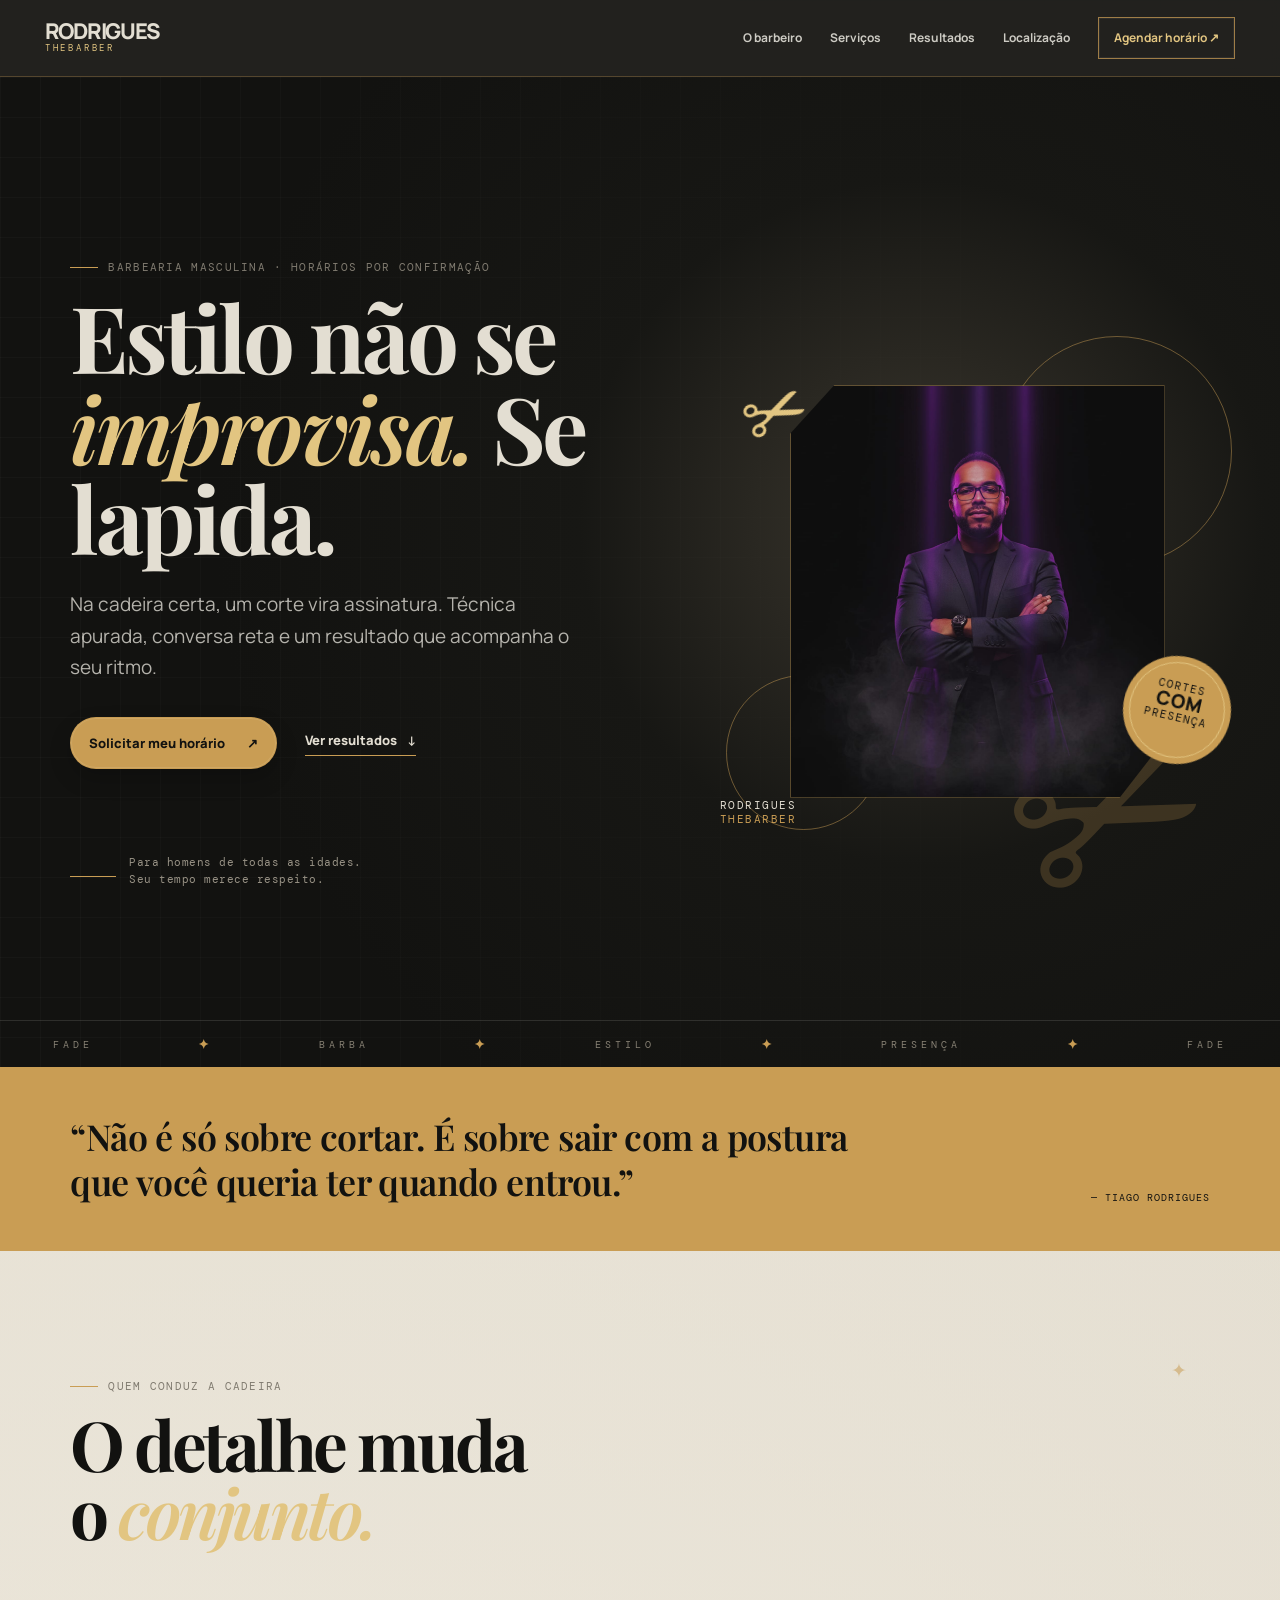
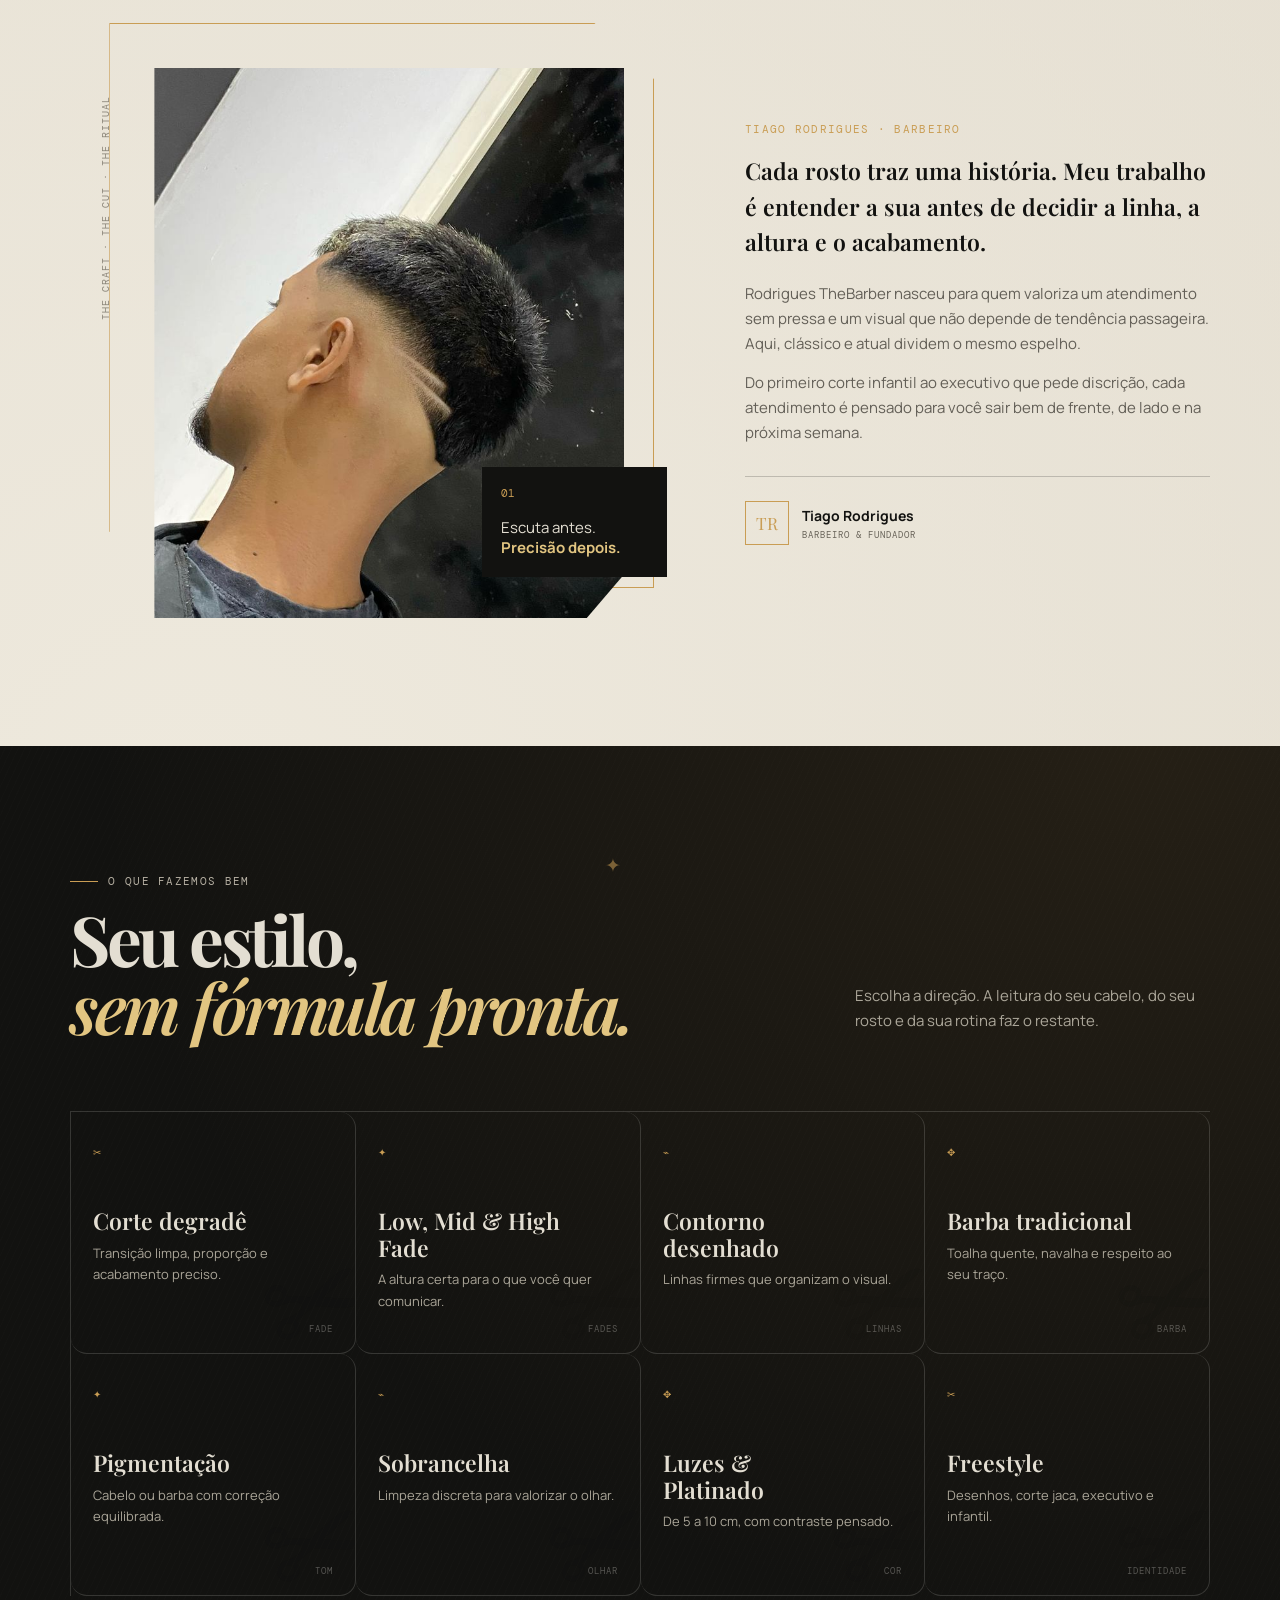
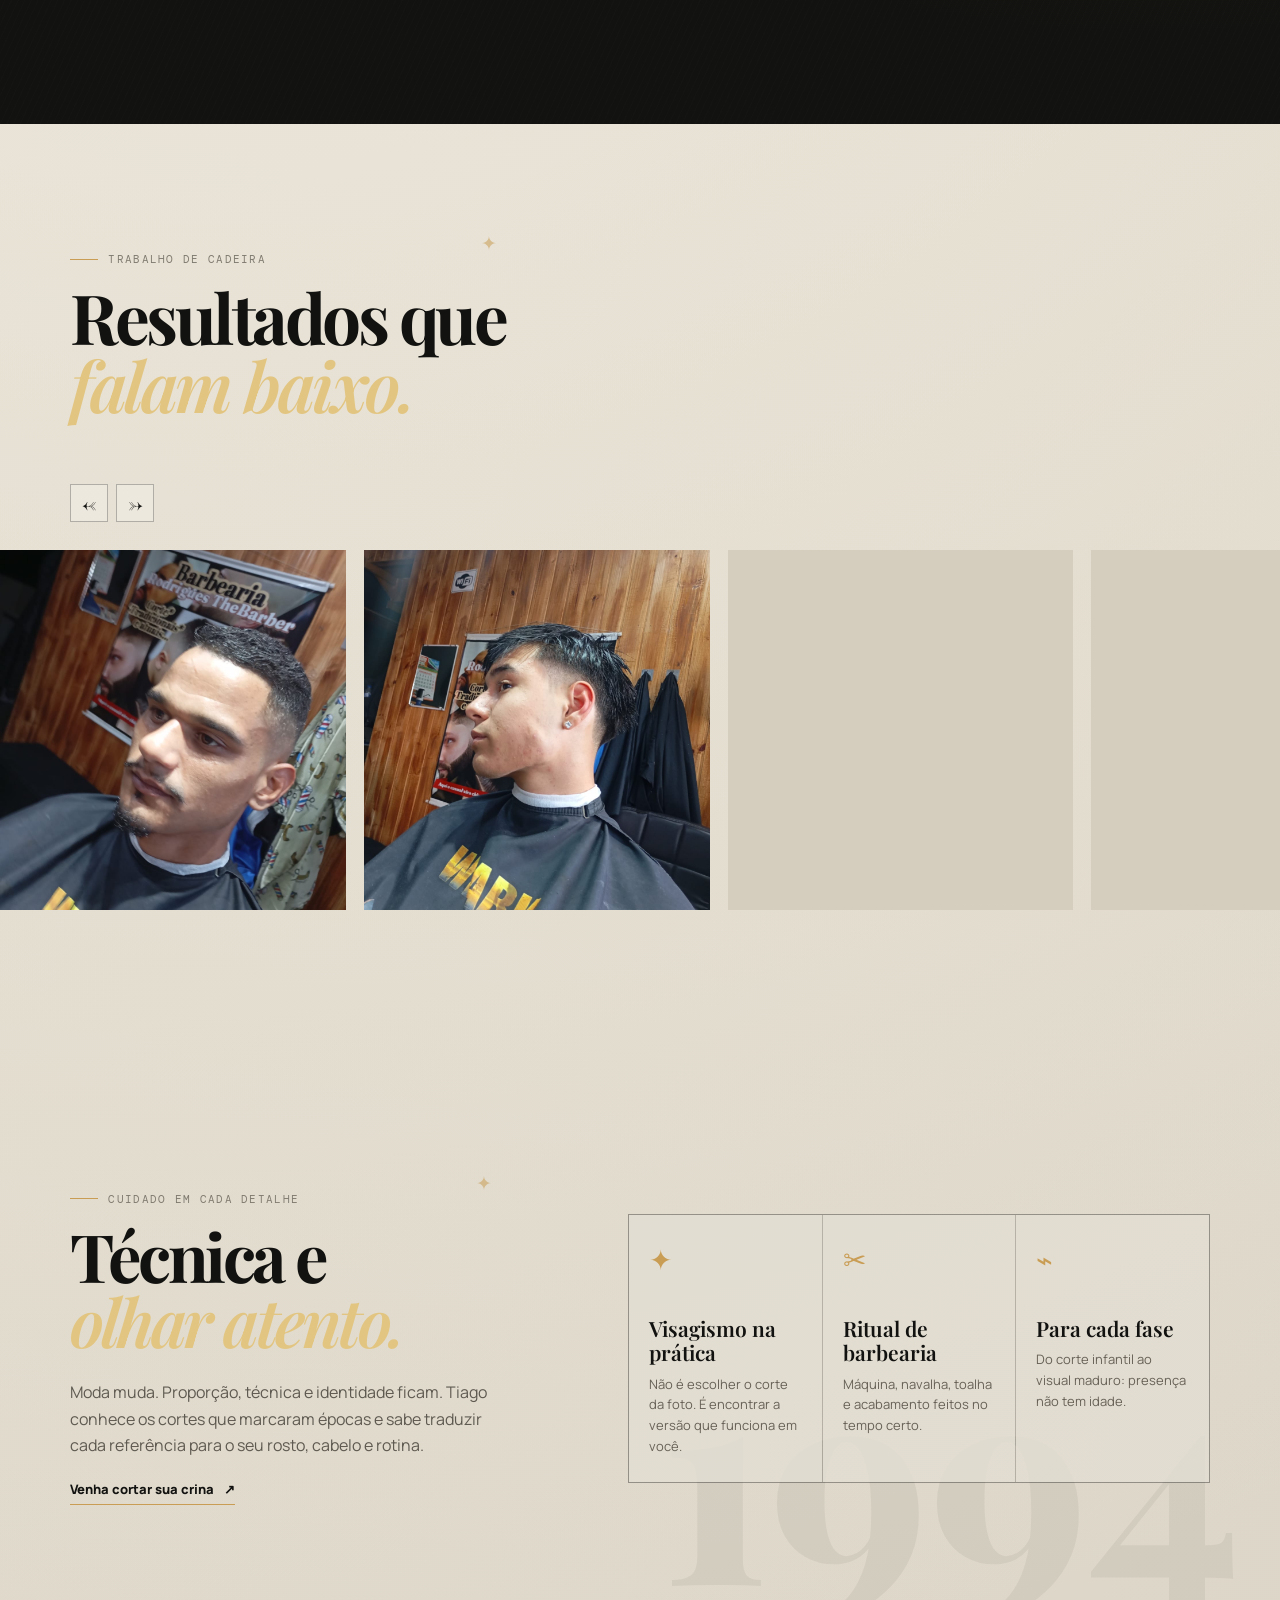
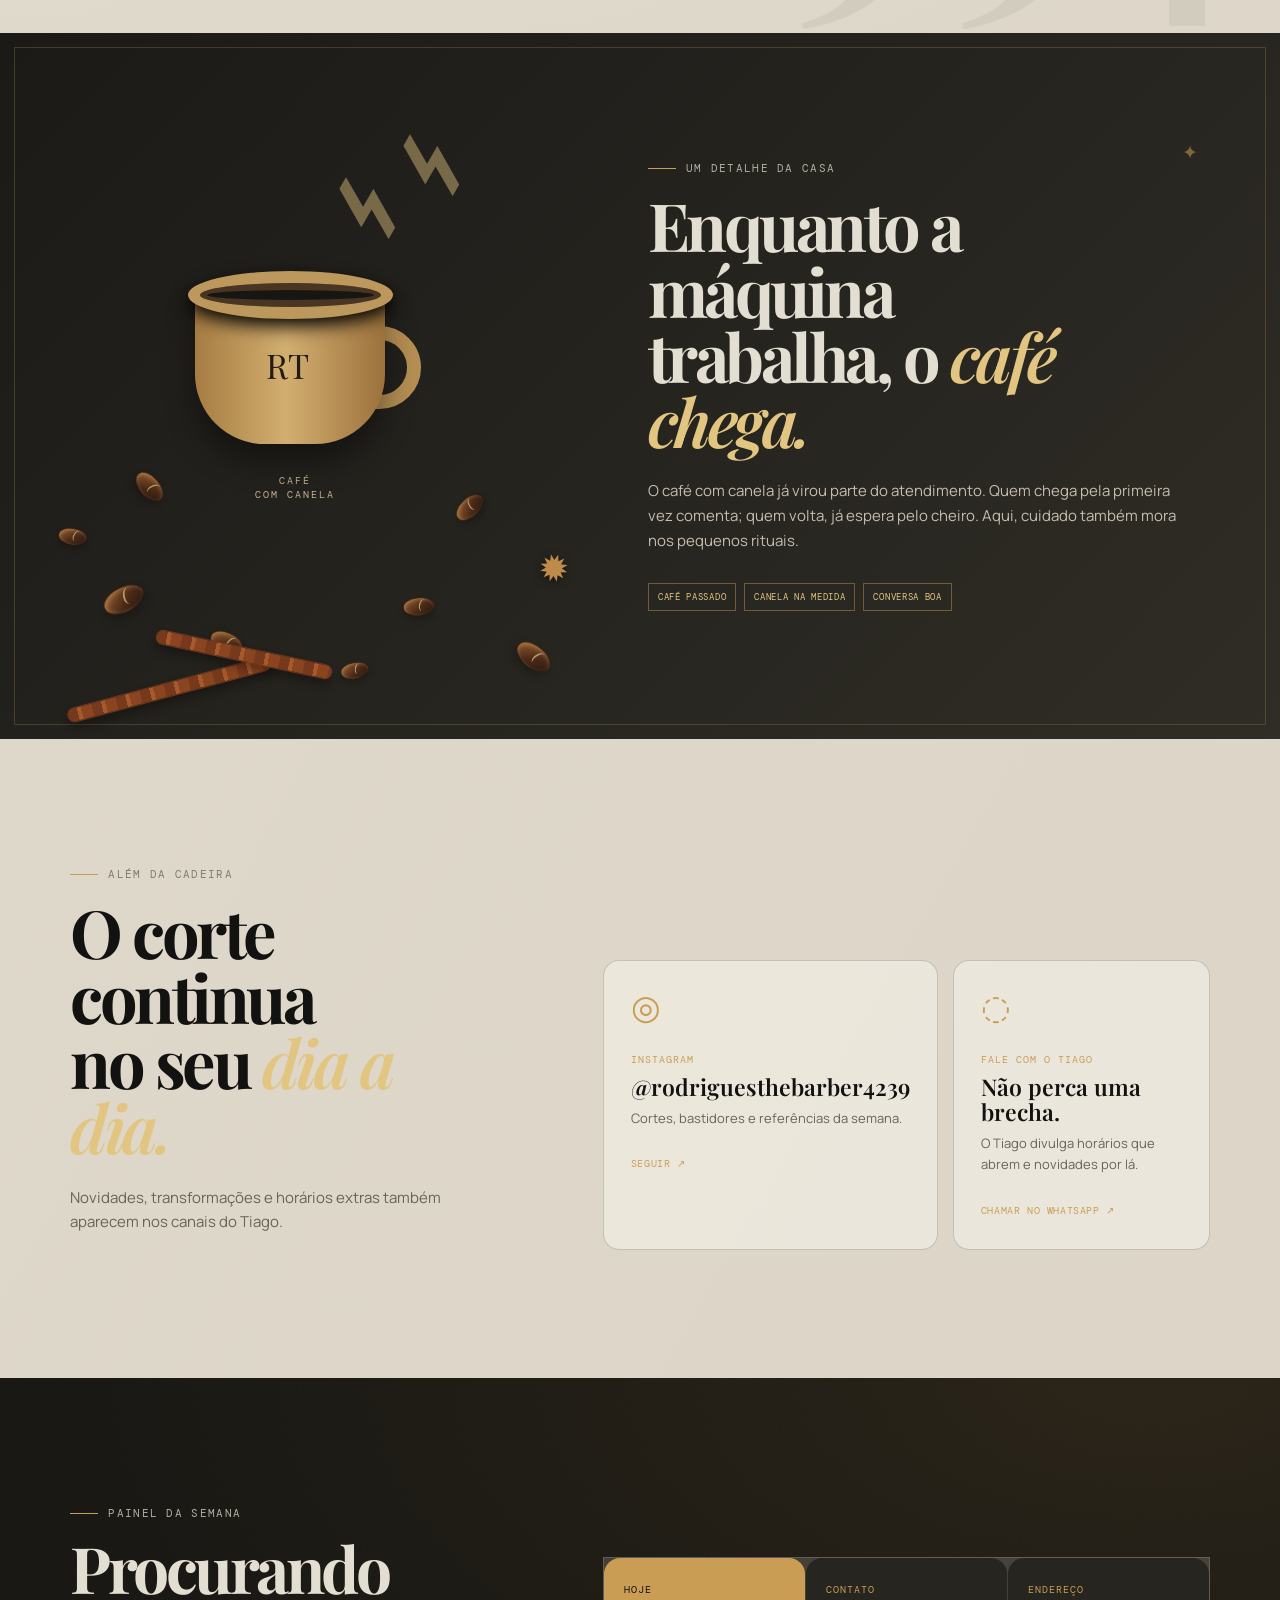
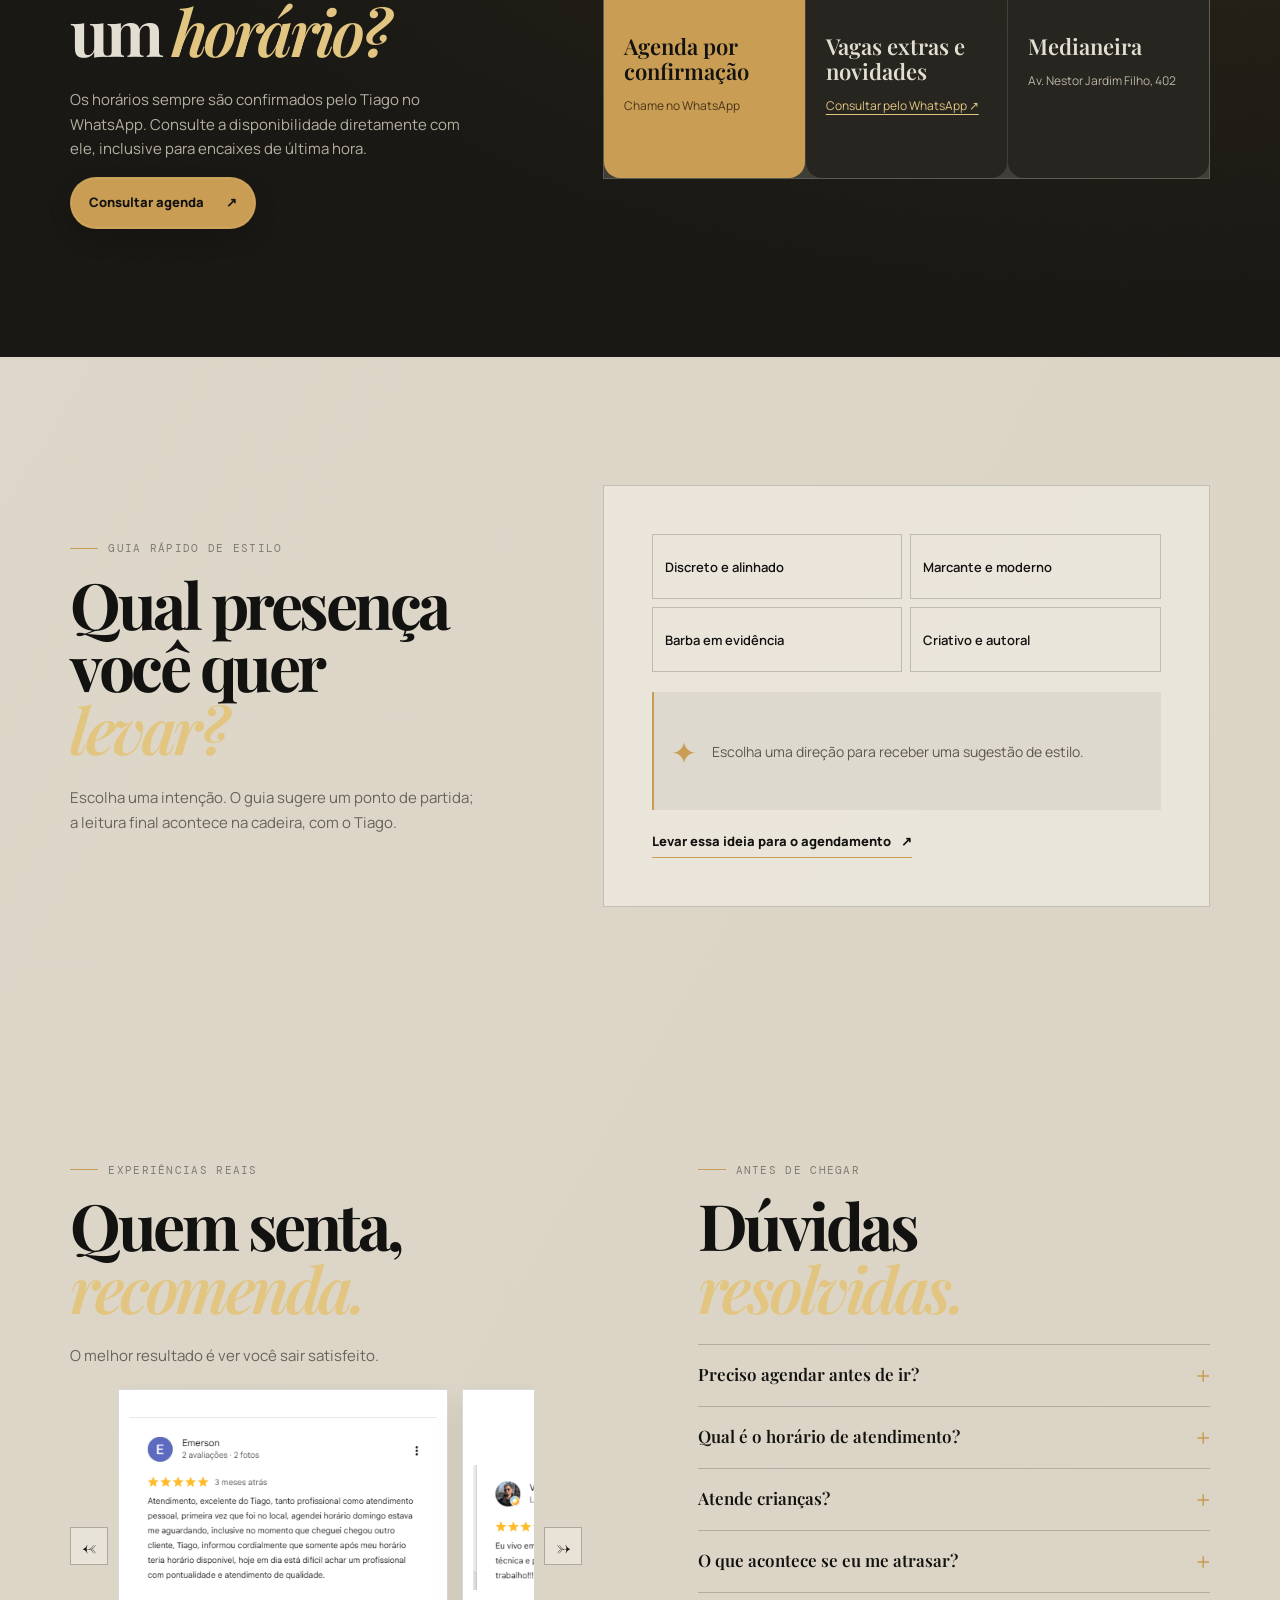
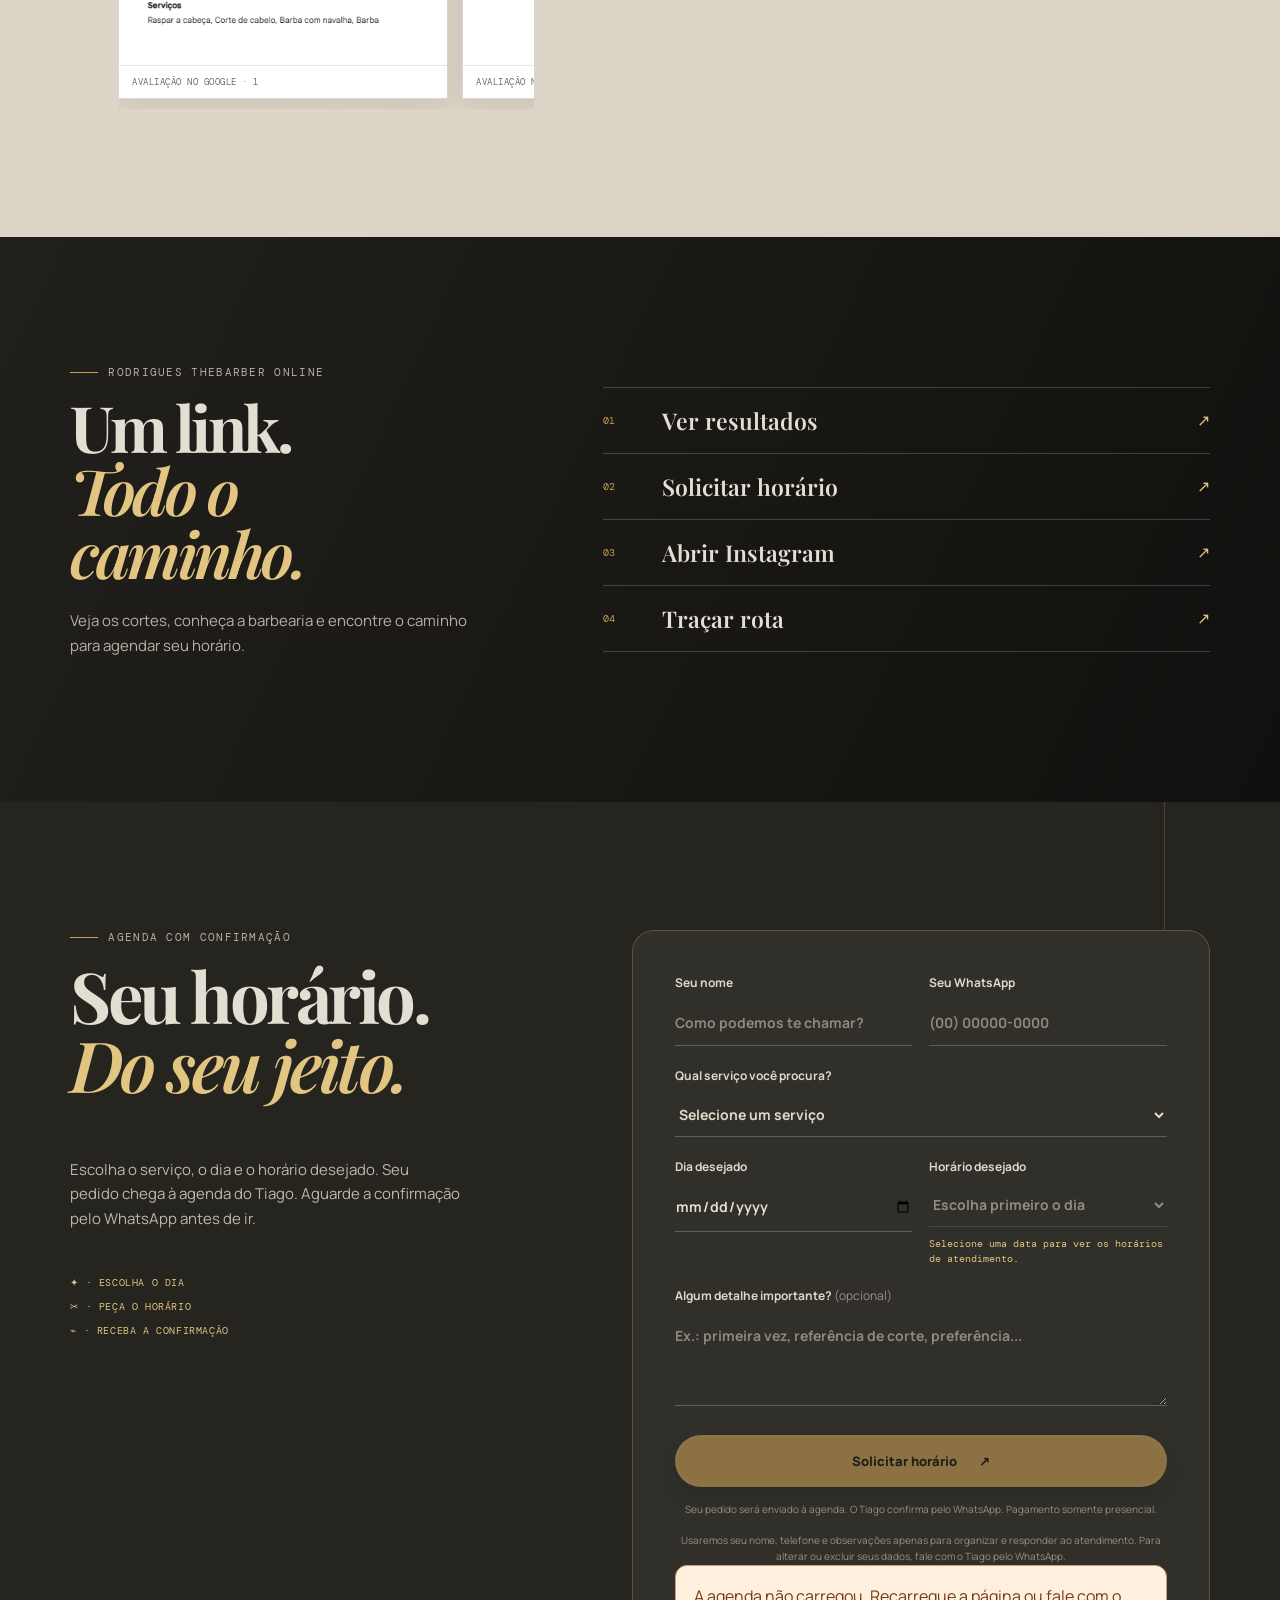
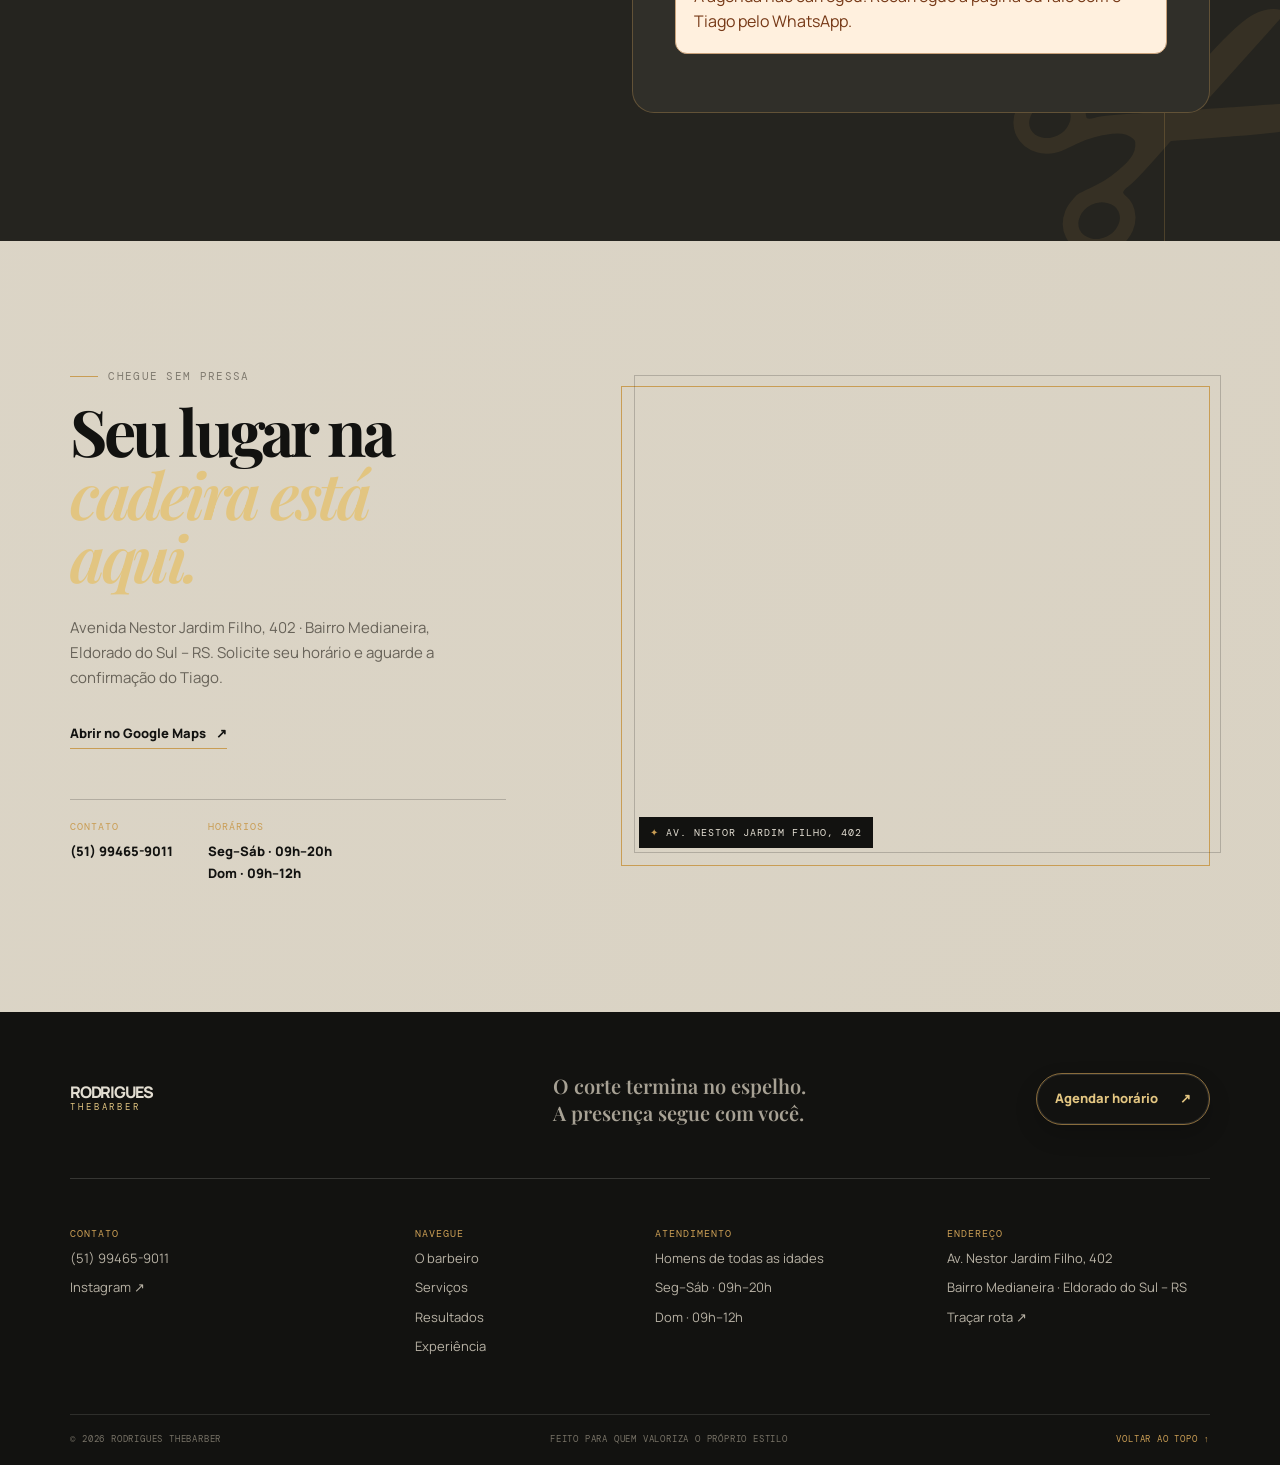
==== commit f7531580: "Conectar formulário público à agenda protegida do Tiago" ====
--- a/index.html
+++ b/index.html
@@ -17,7 +17,13 @@
 <script type="application/ld+json">
     {"@context":"https://schema.org","@type":"BarberShop","name":"Rodrigues TheBarber","description":"Barbearia masculina com Tiago Rodrigues, barbeiro e visagista.","telephone":"+5551994659011","address":{"@type":"PostalAddress","streetAddress":"Avenida Nestor Jardim Filho, 402","addressLocality":"Eldorado do Sul","addressRegion":"RS","addressCountry":"BR"},"openingHours":["Mo-Sa 09:00-20:00","Su 09:00-12:00"],"sameAs":["https://www.instagram.com/rodriguesthebarber4239/"]}
   </script>
-<link href="css/performance.css" rel="stylesheet"/></head>
+<link href="css/performance.css" rel="stylesheet"/>
+<style>
+@media(max-width:900px){.main-nav.is-open{align-items:center!important;text-align:center!important;justify-items:center!important}.main-nav.is-open>a{justify-content:center!important;text-align:center!important;width:100%}}
+.service-card,.proof-card,.status-card{border-radius:16px!important;transition:transform .35s ease,box-shadow .35s ease}.service-card:hover,.proof-card:hover{transform:translateY(-3px);box-shadow:0 12px 28px #00000016}.button{border-radius:40px!important;transition:box-shadow .35s ease,transform .35s ease}.button:hover{box-shadow:0 5px 22px #ad8b4930}.booking-form{border-radius:22px!important}.services,.status{background-image:radial-gradient(ellipse at 90% 0%,#a87b3a20,transparent 65%),repeating-linear-gradient(115deg,transparent 0 5px,#ffffff02 5px 6px)!important}.booking-honey{position:absolute!important;left:-10000px!important;width:1px;height:1px;overflow:hidden}.booking-result{padding:18px!important;background:#e9f2de!important;color:#263e25!important;border:1px solid #acc09b;border-radius:12px;line-height:1.6}.booking-result.error{background:#fff0de!important;color:#763816!important;border-color:#c8a17a}.button:disabled{opacity:.6;cursor:wait}
+@media(prefers-reduced-motion:reduce){.service-card,.proof-card,.button{transition:none!important;transform:none!important}}
+</style>
+</head>
 <body>
 <a class="skip-link" href="#conteudo">Pular para conteúdo</a>
 <div aria-hidden="true" class="ambient-tools">
@@ -386,9 +392,9 @@
 <figure class="review-card"><img alt="Avaliação de cliente no Google" decoding="async" loading="lazy" src="fotos/foto-42ab401fa02767.png"/><figcaption>Avaliação no Google · 9</figcaption></figure>
 <figure class="review-card"><img alt="Avaliação de cliente no Google" decoding="async" loading="lazy" src="fotos/foto-f7ee14068d3cd8.png"/><figcaption>Avaliação no Google · 10</figcaption></figure>
 </div><button aria-label="Ver próximas avaliações" class="carousel-button" id="review-next" type="button">→</button></div></div>
-<div class="faq reveal reveal-delay"><p class="eyebrow"><span></span>Antes de chegar</p><h2>Dúvidas<br/><i>resolvidas.</i></h2><details><summary>Preciso agendar antes de ir?</summary><p>Recomendamos solicitar um horário pelo WhatsApp e aguardar a confirmação do Tiago. Encaixes sem agendamento dependem da disponibilidade.</p></details><details><summary>Qual é o horário de atendimento?</summary><p>De segunda a sábado, das 09h às 20h. Aos domingos, das 09h às 12h.</p></details><details><summary>Atende crianças?</summary><p>Sim. A barbearia atende homens de todas as idades, incluindo corte infantil.</p></details><details><summary>O que acontece se eu me atrasar?</summary><p>Avise pelo WhatsApp assim que puder. O Tiago verifica a possibilidade de ajustar seu atendimento.</p></details></div>
-</section>
-<section class="link-hub section-pad" id="links"><div class="link-hub-copy reveal"><p class="eyebrow light"><span></span>Rodrigues TheBarber online</p><h2>Um link.<br/><i>Todo o caminho.</i></h2><p>Veja os cortes, conheça a barbearia e encontre o caminho para agendar seu horário.</p></div><div class="link-hub-links reveal reveal-delay"><a href="#resultados"><span>01</span> Ver resultados <b>↗</b></a><a href="#agendamento"><span>02</span> Agendar pelo WhatsApp <b>↗</b></a><a href="https://www.instagram.com/rodriguesthebarber4239/" rel="noopener" target="_blank"><span>03</span> Abrir Instagram <b>↗</b></a><a href="#localizacao"><span>04</span> Traçar rota <b>↗</b></a></div></section>
+<div class="faq reveal reveal-delay"><p class="eyebrow"><span></span>Antes de chegar</p><h2>Dúvidas<br/><i>resolvidas.</i></h2><details><summary>Preciso agendar antes de ir?</summary><p>Recomendamos solicitar um horário pelo formulário e aguardar a confirmação do Tiago. Encaixes sem agendamento dependem da disponibilidade.</p></details><details><summary>Qual é o horário de atendimento?</summary><p>De segunda a sábado, das 09h às 20h. Aos domingos, das 09h às 12h.</p></details><details><summary>Atende crianças?</summary><p>Sim. A barbearia atende homens de todas as idades, incluindo corte infantil.</p></details><details><summary>O que acontece se eu me atrasar?</summary><p>Avise pelo WhatsApp assim que puder. O Tiago verifica a possibilidade de ajustar seu atendimento.</p></details></div>
+</section>
+<section class="link-hub section-pad" id="links"><div class="link-hub-copy reveal"><p class="eyebrow light"><span></span>Rodrigues TheBarber online</p><h2>Um link.<br/><i>Todo o caminho.</i></h2><p>Veja os cortes, conheça a barbearia e encontre o caminho para agendar seu horário.</p></div><div class="link-hub-links reveal reveal-delay"><a href="#resultados"><span>01</span> Ver resultados <b>↗</b></a><a href="#agendamento"><span>02</span> Solicitar horário <b>↗</b></a><a href="https://www.instagram.com/rodriguesthebarber4239/" rel="noopener" target="_blank"><span>03</span> Abrir Instagram <b>↗</b></a><a href="#localizacao"><span>04</span> Traçar rota <b>↗</b></a></div></section>
 
 <section class="booking section-pad" id="agendamento">
 <div aria-hidden="true" class="booking-decoration">✂</div>
@@ -396,8 +402,7 @@
 <p class="eyebrow light"><span></span>Agenda com confirmação</p>
 <h2>Seu horário.<br/><i>Do seu jeito.</i></h2>
 <p>
-            Escolha o serviço, o dia e o horário desejado. O pedido chega pronto
-            no WhatsApp e o Tiago confirma sua cadeira antes do atendimento.
+            Escolha o serviço, o dia e o horário desejado. Seu pedido chega à agenda do Tiago. Aguarde a confirmação pelo WhatsApp antes de ir.
           </p>
 <div class="booking-points">
 <span>✦ · ESCOLHA O DIA</span><span>✂ · PEÇA O HORÁRIO</span><span>⌁ · RECEBA A CONFIRMAÇÃO</span>
@@ -405,7 +410,7 @@
 </div>
 <form class="booking-form reveal reveal-delay" id="booking-form">
 <div class="form-row">
-<label for="nome">Seu nome<input autocomplete="name" id="nome" name="nome" placeholder="Como podemos te chamar?" required="" type="text"/></label><label for="telefone">Seu WhatsApp<input id="telefone" autocomplete="tel" maxlength="20" inputmode="tel" name="telefone" placeholder="(00) 00000-0000" required="" type="tel"/></label>
+<label for="nome">Seu nome<input autocomplete="name" id="nome" name="nome" maxlength="70" placeholder="Como podemos te chamar?" required="" type="text"/></label><label for="telefone">Seu WhatsApp<input id="telefone" autocomplete="tel" maxlength="20" inputmode="tel" name="telefone" placeholder="(00) 00000-0000" required="" type="tel"/></label>
 </div>
 <label for="servico">Qual serviço você procura?<select id="servico" name="servico" required="">
 <option disabled="" selected="" value="">Selecione um serviço</option>
@@ -430,14 +435,17 @@
                   Escolha primeiro o dia
                 </option></select><small aria-live="polite" class="availability" id="availability">Selecione uma data para ver os horários de atendimento.</small></label>
 </div>
-<label for="mensagem">Algum detalhe importante? <span>(opcional)</span><textarea id="mensagem" name="mensagem" placeholder="Ex.: primeira vez, referência de corte, preferência..." rows="3"></textarea>
+<label for="mensagem">Algum detalhe importante? <span>(opcional)</span><textarea id="mensagem" name="mensagem" maxlength="300" placeholder="Ex.: primeira vez, referência de corte, preferência..." rows="3"></textarea>
 </label>
 <button class="button button-gold submit-button" type="submit">
-            Preparar pedido no WhatsApp <b>↗</b>
+            Solicitar horário <b>↗</b>
 </button>
 <p class="form-note">
-            O WhatsApp abrirá com o pedido preenchido: toque em enviar para falar com o Tiago. O horário depende da confirmação dele. Pagamento somente presencial.
+            Seu pedido será enviado à agenda. O Tiago confirma pelo WhatsApp. Pagamento somente presencial.
           </p>
+<label class="booking-honey" aria-hidden="true">Website<input name="website" type="text" tabindex="-1" autocomplete="off"></label>
+<p class="form-note">Usaremos seu nome, telefone e observações apenas para organizar e responder ao atendimento. Para alterar ou excluir seus dados, fale com o Tiago pelo WhatsApp.</p>
+<p id="booking-result" class="booking-result" role="status" aria-live="polite" tabindex="-1" hidden></p>
 </form>
 </section>
 <section class="location section-pad" id="localizacao">
@@ -509,80 +517,7 @@
           nav.classList.remove("is-open");
         }),
       );
-      const date = document.querySelector("#data"),
-        time = document.querySelector("#horario"),
-        availability = document.querySelector("#availability");
-      const localNow = () => {
-        const parts = Object.fromEntries(new Intl.DateTimeFormat("en-CA", {
-          timeZone: "America/Sao_Paulo", year: "numeric", month: "2-digit", day: "2-digit",
-          hour: "2-digit", minute: "2-digit", hourCycle: "h23"
-        }).formatToParts(new Date()).map(p => [p.type, p.value]));
-        return { day: `${parts.year}-${parts.month}-${parts.day}`, minutes: Number(parts.hour)*60+Number(parts.minute) };
-      };
       document.querySelector("#year").textContent = new Date().getFullYear();
-      const refreshTimes = () => {
-        const now = localNow(), previous = time.value;
-        date.min = now.day;
-        time.replaceChildren(new Option("Selecione um horário", ""));
-        time.disabled = true;
-        if (!date.value || date.value < now.day) {
-          availability.textContent = "Selecione uma data a partir de hoje.";
-          return;
-        }
-        const sunday = new Date(`${date.value}T12:00:00`).getDay() === 0;
-        for (let hour = 9; hour < (sunday ? 12 : 20); hour++) {
-          if (date.value === now.day && hour*60 <= now.minutes) continue;
-          const value = `${String(hour).padStart(2, "0")}:00`;
-          time.add(new Option(value, value));
-        }
-        time.disabled = time.options.length === 1;
-        if ([...time.options].some(o => o.value === previous)) time.value = previous;
-        availability.textContent = time.disabled
-          ? "Não há mais horários para solicitar neste dia. Escolha outra data."
-          : "Horários de atendimento, sujeitos à disponibilidade. Aguarde a confirmação do Tiago.";
-      };
-      refreshTimes();
-      date.addEventListener("change", refreshTimes);
-      window.addEventListener("focus", refreshTimes);
-      const phone = document.querySelector("#telefone");
-      const validatePhone = () => phone.setCustomValidity(
-        /^(?:55)?[1-9][0-9][0-9]{8,9}$/.test(phone.value.replace(/\D/g, ""))
-          ? "" : "Informe seu telefone com DDD (10 ou 11 dígitos), com ou sem +55."
-      );
-      phone.addEventListener("input", validatePhone);
-      document
-        .querySelector("#booking-form")
-        .addEventListener("submit", (event) => {
-          event.preventDefault();
-          refreshTimes();
-          validatePhone();
-          if (time.disabled || !time.value) {
-            availability.textContent = "Escolha uma data e um horário futuro para solicitar.";
-            date.focus();
-            return;
-          }
-          if (!event.currentTarget.reportValidity()) return;
-          const d = new FormData(event.currentTarget);
-          const message = [
-            "*Pedido de agendamento — Rodrigues TheBarber*",
-            "",
-            `*Nome:* ${d.get("nome")}`,
-            `*WhatsApp:* ${d.get("telefone")}`,
-            `*Serviço:* ${d.get("servico")}`,
-            `*Data desejada:* ${d.get("data").split("-").reverse().join("/")}`,
-            `*Horário solicitado:* ${d.get("horario")}`,
-            "",
-            "_Aguardo a confirmação do horário. Pagamento presencial._",
-            d.get("mensagem") ? `*Detalhes:* ${d.get("mensagem")}` : "",
-          ]
-            .filter(Boolean)
-            .join("\n");
-          window.open(
-            `https://wa.me/5551994659011?text=${encodeURIComponent(message)}`,
-            "_blank",
-            "noopener",
-          );
-        });
       /* Galeria: ordem embaralhada, filtros, carrossel e ampliação. */
       const galleryTrack = document.querySelector(".gallery-grid");
       const galleryCards = Array.from(galleryTrack.querySelectorAll(".gallery-item"));
@@ -673,5 +608,23 @@
         img.addEventListener("error", () => img.closest(".gallery-item")?.remove(), { once: true });
       });
 </script>
+<script>
+(()=>{
+const API='https://rodrigues-painel-tiago.adeptcharm4.chatgpt.site/api/public';
+const form=document.querySelector('#booking-form');if(!form)return;
+const date=form.querySelector('#data'),service=form.querySelector('#servico'),time=form.querySelector('#horario'),availability=form.querySelector('#availability'),submit=form.querySelector('[type=submit]'),notice=document.querySelector('#booking-result');
+let requestId=crypto.randomUUID(),sequence=0,submitting=false,config=null;
+const today=()=>new Intl.DateTimeFormat('en-CA',{timeZone:'America/Sao_Paulo',year:'numeric',month:'2-digit',day:'2-digit'}).format(new Date());
+async function request(path,body){const c=new AbortController(),timer=setTimeout(()=>c.abort(),20000);try{const response=await fetch(API+path,{method:body?'POST':'GET',mode:'cors',credentials:'omit',headers:body?{'Content-Type':'application/json'}:{},body:body?JSON.stringify(body):undefined,cache:'no-store',signal:c.signal});let data;try{data=await response.json()}catch{throw new Error('Não foi possível acessar a agenda. Tente novamente ou fale com o Tiago.')}if(!response.ok)throw new Error(data.error||'Não foi possível concluir.');return data}finally{clearTimeout(timer)}}
+function show(message,error=false){notice.hidden=false;notice.textContent=message;notice.classList.toggle('error',error)}
+async function slots(){const seq=++sequence;time.disabled=true;time.replaceChildren(new Option('Selecione um horário',''));submit.disabled=true;date.min=today();if(!date.value||!service.value){availability.textContent='Escolha o serviço e o dia.';return}availability.textContent='Consultando horários…';try{const data=await request('/availability?day='+encodeURIComponent(date.value)+'&service='+encodeURIComponent(service.value));if(seq!==sequence)return;for(const value of data.slots)time.add(new Option(value,value));time.disabled=!data.slots.length;availability.textContent=!data.enabled?'Pedidos pelo site estão pausados. Entre em contato pelo WhatsApp.':data.slots.length?'O horário depende da confirmação do Tiago.':'Sem horários disponíveis para este serviço nesta data.';submit.disabled=!data.slots.length||submitting}catch(e){if(seq!==sequence)return;availability.textContent='Não foi possível consultar. Mude a data para tentar novamente.';show(e.name==='AbortError'?'A conexão demorou. Tente novamente.':e.message,true)}}
+async function init(){submit.disabled=true;date.min=today();try{config=await request('/services');service.replaceChildren(new Option('Selecione um serviço',''));for(const name of Object.keys(config.services))service.add(new Option(name,name));const max=new Date(today()+'T12:00:00Z');max.setUTCDate(max.getUTCDate()+config.advanceDays);date.max=max.toISOString().slice(0,10);if(!config.enabled)show('Pedidos pelo site estão pausados. Fale com o Tiago pelo WhatsApp.',true);else availability.textContent='Escolha o serviço e o dia.'}catch{show('A agenda não carregou. Recarregue a página ou fale com o Tiago pelo WhatsApp.',true)}}
+service.addEventListener('change',slots);date.addEventListener('change',slots);
+const phone=form.querySelector('#telefone');phone.addEventListener('input',()=>phone.setCustomValidity(''));
+form.addEventListener('submit',async event=>{event.preventDefault();if(submitting||!form.reportValidity())return;const clean=phone.value.replace(/\D/g,'');if(!/^(?:55)?[1-9]\d\d{8,9}$/.test(clean)){phone.setCustomValidity('Informe seu telefone com DDD.');phone.reportValidity();return}if(!time.value||time.disabled)return;const data=new FormData(form);const payload={requestId,name:String(data.get('nome')).trim(),phone:String(data.get('telefone')),service:String(data.get('servico')),day:String(data.get('data')),time:String(data.get('horario')),notes:String(data.get('mensagem')||''),website:String(data.get('website')||'')};submitting=true;submit.disabled=true;submit.textContent='Enviando…';notice.hidden=true;try{const result=await request('/appointments',payload);if(!result.received)throw new Error('O envio não foi confirmado. Tente novamente.');show('Pedido recebido! Aguarde a confirmação do Tiago pelo WhatsApp. O horário ainda não está reservado. Pagamento presencial.');form.reset();requestId=crypto.randomUUID();time.replaceChildren(new Option('Escolha primeiro o serviço e o dia',''));time.disabled=true;availability.textContent='';notice.focus()}catch(e){show(e.name==='AbortError'?'A conexão demorou. Você pode tentar enviar novamente; o pedido não será duplicado.':e.message,true)}finally{submitting=false;submit.textContent='Solicitar horário';submit.disabled=time.disabled}});
+init();
+})();
+
+</script>
 </body>
 </html>
